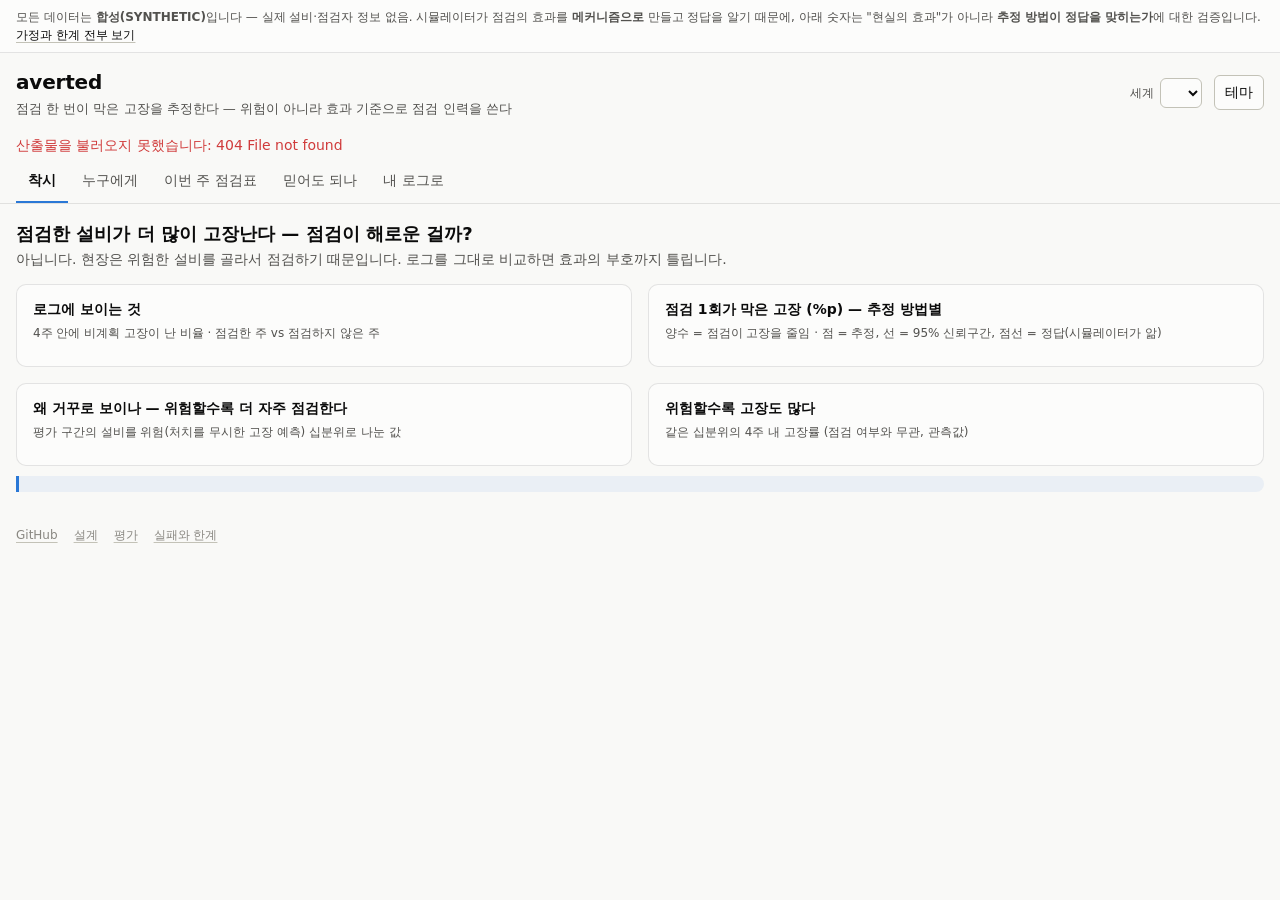
==== src/averted/console/index.html @ 4ad0e1db "feat: averted — 점검 한 번이 막은 고장을 추정하고, 위험이 아니라 효과 기준으로 점검을 배분한다 주제 - 예지보전("어디가 위험한가") 다음 단계: 점검이 실제로 막" ====
<!doctype html>
<html lang="ko">
<head>
<meta charset="utf-8">
<meta name="viewport" content="width=device-width, initial-scale=1">
<title>averted 콘솔</title>
<link rel="icon" href="data:,">
<link rel="stylesheet" href="style.css">
</head>
<body>
<div class="banner">모든 데이터는 <b>합성(SYNTHETIC)</b>입니다 — 실제 설비·점검자 정보 없음. 시뮬레이터가 점검의 효과를 <b>메커니즘으로</b> 만들고 정답을 알기 때문에, 아래 숫자는 "현실의 효과"가 아니라 <b>추정 방법이 정답을 맞히는가</b>에 대한 검증입니다. <a href="https://github.com/sokldjs554/averted/blob/main/docs/design.md" target="_blank" rel="noopener">가정과 한계 전부 보기</a></div>
<header class="top">
  <h1>averted <small>점검 한 번이 막은 고장을 추정한다 — 위험이 아니라 효과 기준으로 점검 인력을 쓴다</small></h1>
  <div class="spacer"></div>
  <div class="ctrl">
    <label>세계 <select id="scn" aria-label="시뮬레이션 세계 선택"></select></label>
    <button id="theme" type="button" aria-label="테마 전환">테마</button>
  </div>
</header>
<div class="world-note" id="world-note"></div>
<div class="kpis hero-kpis" id="hero" aria-live="polite"></div>
<nav class="tabs" role="tablist" aria-label="화면">
  <button role="tab" aria-selected="true" data-tab="illusion">착시</button>
  <button role="tab" aria-selected="false" data-tab="who">누구에게</button>
  <button role="tab" aria-selected="false" data-tab="plan">이번 주 점검표</button>
  <button role="tab" aria-selected="false" data-tab="trust">믿어도 되나</button>
  <button role="tab" aria-selected="false" data-tab="bring">내 로그로</button>
</nav>
<main>
  <section id="tab-illusion" class="tab">
    <div class="headline"><h2>점검한 설비가 더 많이 고장난다 — 점검이 해로운 걸까?</h2><p>아닙니다. 현장은 위험한 설비를 골라서 점검하기 때문입니다. 로그를 그대로 비교하면 효과의 부호까지 틀립니다.</p></div>
    <div class="grid wide">
      <div class="card"><h2>로그에 보이는 것</h2><div class="sub">4주 안에 비계획 고장이 난 비율 · 점검한 주 vs 점검하지 않은 주</div><div id="ill-observed"></div></div>
      <div class="card"><h2>점검 1회가 막은 고장 (%p) — 추정 방법별</h2><div class="sub">양수 = 점검이 고장을 줄임 · 점 = 추정, 선 = 95% 신뢰구간, 점선 = 정답(시뮬레이터가 앎)</div><div id="ill-forest"></div></div>
    </div>
    <div class="grid wide" style="margin-top:16px">
      <div class="card"><h2>왜 거꾸로 보이나 — 위험할수록 더 자주 점검한다</h2><div class="sub">평가 구간의 설비를 위험(처치를 무시한 고장 예측) 십분위로 나눈 값</div><div id="ill-decile-visit"></div></div>
      <div class="card"><h2>위험할수록 고장도 많다</h2><div class="sub">같은 십분위의 4주 내 고장률 (점검 여부와 무관, 관측값)</div><div id="ill-decile-y"></div></div>
    </div>
    <div class="callout" id="ill-note"></div>
  </section>

  <section id="tab-who" class="tab" hidden>
    <div class="headline"><h2>같은 점검 횟수로, 누구에게 쓰면 더 많이 막나</h2><p>사이트·주마다 K 개를 어떤 기준으로 고르는가. 위험순은 "처치를 무시한 고장 예측" — 보통의 예지보전이 하는 일입니다.</p></div>
    <div class="ctrl" style="margin-bottom:10px"><label>사이트·주당 점검 수 K <select id="who-k"></select></label><label><input type="checkbox" id="who-ope"> OPE 95% 구간 표시</label></div>
    <div class="grid wide">
      <div class="card"><h2>점검 100번당 막는 고장</h2><div class="sub" id="who-sub"></div><div id="who-policy"></div></div>
      <div class="card"><h2>위험과 효과는 다르다</h2><div class="sub">평가 구간의 마지막 주, 전체 사이트 설비 · 가로 = 위험, 세로 = 점검 효과</div>
        <div class="seg" role="group" aria-label="세로축"><button type="button" id="sc-est" aria-pressed="true">추정 효과</button><button type="button" id="sc-truth" aria-pressed="false">정답 효과</button></div>
        <div id="who-scatter"></div></div>
    </div>
    <div class="grid wide" style="margin-top:16px">
      <div class="card"><h2>종류·수리 접수별: 위험 vs 효과</h2><div class="sub">평균 위험이 높아도 효과가 낮은 설비가 있다</div><div id="who-cat"></div></div>
      <div class="card"><h2>고객사를 풀링할수록 배운다</h2><div class="sub">학습에 쓴 사이트 수 → 처음 보는 사이트에서의 점검 100번당 막는 고장 (평균 ± 반복 간 표준편차)</div><div id="who-curve"></div></div>
    </div>
    <div class="card" style="margin-top:16px"><h2>효과 추정기 비교 (같은 기준)</h2><div class="sub">정답 효과와의 순위 상관·오차, 그리고 정책 가치. 단순 규칙을 못 이기는 학습 모형은 쓸 이유가 없다.</div><div id="who-cate"></div></div>
  </section>

  <section id="tab-plan" class="tab" hidden>
    <div class="headline"><h2>이번 주 점검표 — 위험순과 효과순을 나란히</h2><p>같은 사이트·같은 주의 같은 K. "정답 보기"를 켜면 각 설비의 실제 효과(시뮬레이터가 아는 값)가 보입니다.</p></div>
    <div class="ctrl" style="margin-bottom:12px">
      <label>사이트 <select id="plan-site"></select></label>
      <label>주 <select id="plan-week"></select></label>
      <label>K <select id="plan-k"></select></label>
      <label><input type="checkbox" id="plan-truth"> 정답 보기</label>
    </div>
    <div class="grid wide" id="plan-cols"></div>
    <div class="callout" id="plan-note"></div>
  </section>

  <section id="tab-trust" class="tab" hidden>
    <div class="headline"><h2>이 추정을 믿어도 되나</h2><p>로그 감사는 추정 전에 식별 가능성을 점검합니다. 못 잡는 것도 있습니다 — 그것까지 보여 줍니다.</p></div>
    <div class="grid wide">
      <div class="card"><h2>판정</h2><div id="tr-verdict"></div></div>
      <div class="card"><h2>겹침 — 점검할 확률 분포</h2><div class="sub">처치 확률(e)이 0·1 에 붙은 곳의 반사실은 데이터에 없다</div><div id="tr-overlap"></div></div>
    </div>
    <div class="grid wide" style="margin-top:16px">
      <div class="card"><h2>균형 — 가중 후 공변량 차이 (SMD)</h2><div class="sub">0.10 이하가 관례</div><div id="tr-balance"></div></div>
      <div class="card"><h2>민감도 — 관측 변수 하나를 몰랐다면</h2><div class="sub">그 변수를 뺐을 때 추정이 얼마나 움직이나 = 그만큼 강한 숨은 교란이 있을 때 움직일 수 있는 크기</div><div id="tr-bench"></div></div>
    </div>
    <div class="grid wide" style="margin-top:16px">
      <div class="card"><h2>숨은 교란이 강해지면 — 감사는 잡아내나</h2><div class="sub">γ = 분석가가 못 보는 신호로 점검을 정하는 정도 (같은 세계, 3~5 시드 평균)</div><div id="tr-hunch"></div></div>
      <div class="card"><h2>95% 구간은 정말 95% 를 덮나 (몬테카를로)</h2><div class="sub" id="tr-cov-sub"></div><div id="tr-cov"></div></div>
    </div>
    <div class="grid wide" style="margin-top:16px">
      <div class="card"><h2>무작위 파일럿이 관측 추정을 시험한다</h2><div class="sub">숨은 교란이 있는 세계에서 설비 일부를 동전 던지기로 점검 배정</div><div id="tr-pilot"></div></div>
      <div class="card"><h2>파일럿 규모 계획기</h2><div class="sub">겹치지 않는 4주 창 × 설비 수 · 설비 내 상관(ICC) 반영</div><div id="tr-planner"></div></div>
    </div>
  </section>

  <section id="tab-bring" class="tab" hidden>
    <div class="headline"><h2>내 로그로 돌려 보기</h2><p>점검 로그 한 장(CSV)을 올리면 같은 감사가 돕니다. 시뮬레이터가 아니라 실제 로그에서 가장 먼저 필요한 것은 추정이 아니라 이 진단입니다.</p></div>
    <div class="grid wide">
      <div class="card"><h2>필요한 열</h2><div class="sub">한 행 = 설비 × 주. 열 이름이 다르면 LogSpec 으로 매핑합니다.</div><div id="bring-schema"></div></div>
      <div class="card"><h2>실행</h2><div id="bring-run"></div></div>
    </div>
  </section>
</main>
<footer>
  <a href="https://github.com/sokldjs554/averted" target="_blank" rel="noopener">GitHub</a>
  <a href="https://github.com/sokldjs554/averted/blob/main/docs/design.md" target="_blank" rel="noopener">설계</a>
  <a href="https://github.com/sokldjs554/averted/blob/main/docs/evaluation.md" target="_blank" rel="noopener">평가</a>
  <a href="https://github.com/sokldjs554/averted/blob/main/docs/failures.md" target="_blank" rel="noopener">실패와 한계</a>
  <span id="foot-meta"></span>
</footer>
<script src="charts.js"></script>
<script src="pilot.js"></script>
<script src="app.js"></script>
</body>
</html>
---- src/averted/console/style.css ----
/* averted 콘솔 — 팔레트는 dataviz 레퍼런스 인스턴스(라이트/다크 모두 선택된 스텝). 텍스트는 잉크 토큰만 쓰고 시리즈 색은 마크에만 쓴다. */
:root {
  color-scheme: light;
  --page: #f9f9f7; --surface-1: #fcfcfb; --text-primary: #0b0b0b; --text-secondary: #52514e; --muted: #898781;
  --grid: #e1e0d9; --axis: #c3c2b7; --border: rgba(11, 11, 11, 0.10); --shadow: rgba(0, 0, 0, 0.10);
  --series-1: #2a78d6; --series-2: #eb6834; --series-3: #1baf7a; --deemph: #c3c2b7;
  --div-neg: #2a78d6; --div-pos: #e34948;
  --good: #0ca30c; --warning: #fab219; --serious: #ec835a; --critical: #d03b3b; --success-text: #006300;
  --bezel: #2a2a28;
  --series-1-soft: color-mix(in srgb, var(--series-1) 42%, var(--surface-1));
}
@media (prefers-color-scheme: dark) {
  :root:not([data-theme="light"]) {
    color-scheme: dark;
    --page: #0d0d0d; --surface-1: #1a1a19; --text-primary: #ffffff; --text-secondary: #c3c2b7; --muted: #898781;
    --grid: #2c2c2a; --axis: #383835; --border: rgba(255, 255, 255, 0.10); --shadow: rgba(0, 0, 0, 0.5);
    --series-1: #3987e5; --series-2: #d95926; --series-3: #199e70; --deemph: #52514e;
    --div-neg: #3987e5; --div-pos: #e66767; --success-text: #0ca30c; --bezel: #3a3a37;
  }
}
:root[data-theme="dark"] {
  color-scheme: dark;
  --page: #0d0d0d; --surface-1: #1a1a19; --text-primary: #ffffff; --text-secondary: #c3c2b7; --muted: #898781;
  --grid: #2c2c2a; --axis: #383835; --border: rgba(255, 255, 255, 0.10); --shadow: rgba(0, 0, 0, 0.5);
  --series-1: #3987e5; --series-2: #d95926; --series-3: #199e70; --deemph: #52514e;
  --div-neg: #3987e5; --div-pos: #e66767; --success-text: #0ca30c; --bezel: #3a3a37;
}
* { box-sizing: border-box; }
html, body { margin: 0; background: var(--page); color: var(--text-primary); font: 14px/1.5 system-ui, -apple-system, "Segoe UI", "Noto Sans KR", sans-serif; }
a { color: inherit; text-decoration-color: var(--axis); text-underline-offset: 3px; }
a:hover { text-decoration-color: var(--series-1); }
:focus-visible { outline: 2px solid var(--series-1); outline-offset: 2px; border-radius: 4px; }
[hidden] { display: none !important; }
.muted { color: var(--muted); }

/* ---- 상단 ---- */
.banner { background: var(--surface-1); border-bottom: 1px solid var(--border); padding: 8px 16px; color: var(--text-secondary); font-size: 12px; }
.banner a { color: var(--text-primary); }
header.top { display: flex; flex-wrap: wrap; align-items: center; gap: 10px 20px; padding: 14px 16px 8px; max-width: 1280px; margin: 0 auto; }
header.top h1 { margin: 0; font-size: 20px; font-weight: 650; letter-spacing: -0.01em; }
header.top h1 small { display: block; color: var(--text-secondary); font-weight: 400; font-size: 13px; letter-spacing: 0; margin-top: 2px; }
header.top .spacer { flex: 1; }
.ctrl { display: flex; flex-wrap: wrap; gap: 8px 12px; align-items: center; }
.ctrl label { color: var(--text-secondary); font-size: 12px; display: flex; gap: 6px; align-items: center; }
.ctrl select, .ctrl input, .ctrl button, .btn { font: inherit; padding: 6px 10px; border: 1px solid var(--axis); border-radius: 6px; background: var(--surface-1); color: var(--text-primary); }
.ctrl button, .btn { cursor: pointer; }
.ctrl button:hover, .btn:hover { border-color: var(--series-1); }
.btn.primary { background: var(--series-1); color: #fff; border-color: var(--series-1); }
nav.tabs { display: flex; gap: 2px; padding: 0 16px; border-bottom: 1px solid var(--border); overflow-x: auto; max-width: 1280px; margin: 0 auto; }
nav.tabs button { font: inherit; background: none; border: 0; border-bottom: 2px solid transparent; padding: 10px 12px; color: var(--text-secondary); cursor: pointer; white-space: nowrap; }
nav.tabs button:hover { color: var(--text-primary); }
nav.tabs button[aria-selected="true"] { color: var(--text-primary); border-bottom-color: var(--series-1); font-weight: 600; }
main { padding: 16px; max-width: 1280px; margin: 0 auto; }
footer { max-width: 1280px; margin: 8px auto 40px; padding: 0 16px; color: var(--muted); font-size: 12px; display: flex; flex-wrap: wrap; gap: 6px 16px; }
section.tab[hidden] { display: none; }

/* ---- 안내 ---- */
.guide { background: var(--surface-1); border: 1px solid var(--border); border-radius: 10px; padding: 10px 16px; margin-bottom: 16px; }
.guide summary { cursor: pointer; font-size: 13px; font-weight: 600; color: var(--text-secondary); }
.guide-body { display: grid; gap: 10px 20px; grid-template-columns: repeat(auto-fit, minmax(230px, 1fr)); margin-top: 10px; }
.guide button.step { text-align: left; font: inherit; background: none; border: 0; padding: 0; cursor: pointer; color: inherit; }
.guide .step b { display: block; font-size: 14px; }
.guide .step span { color: var(--text-secondary); font-size: 13px; }
.guide .step:hover b { text-decoration: underline; text-decoration-color: var(--series-1); }
.guide .caveat { grid-column: 1 / -1; font-size: 12px; color: var(--text-secondary); border-top: 1px solid var(--grid); padding-top: 8px; }

/* ---- 카드·타일 ---- */
.grid { display: grid; gap: 16px; grid-template-columns: repeat(auto-fit, minmax(300px, 1fr)); }
.card { background: var(--surface-1); border: 1px solid var(--border); border-radius: 10px; padding: 14px 16px; min-width: 0; }
.card + .card { margin-top: 16px; }
.grid > .card + .card, .replay-cols > .card + .card { margin-top: 0; }
.card h2 { margin: 0 0 4px; font-size: 14px; font-weight: 600; }
.card h3 { margin: 16px 0 6px; font-size: 13px; font-weight: 600; }
.card .sub { color: var(--text-secondary); font-size: 12px; margin-bottom: 10px; }
.kpis { display: grid; gap: 12px; grid-template-columns: repeat(auto-fit, minmax(170px, 1fr)); margin-bottom: 16px; }
.tile { background: var(--surface-1); border: 1px solid var(--border); border-radius: 10px; padding: 12px 14px; }
.tile .label { color: var(--text-secondary); font-size: 12px; }
.tile .value { font-size: 28px; font-weight: 600; margin-top: 2px; line-height: 1.15; }
.tile .delta { font-size: 12px; color: var(--text-secondary); margin-top: 3px; }
.tile .delta.good { color: var(--success-text); }
.headline { margin: 0 0 14px; }
.headline h2 { margin: 0; font-size: 18px; font-weight: 650; }
.headline p { margin: 2px 0 0; color: var(--text-secondary); }
.callout { border-left: 3px solid var(--series-1); background: color-mix(in srgb, var(--series-1) 7%, transparent); padding: 8px 12px; border-radius: 0 8px 8px 0; margin: 10px 0; font-size: 13px; }
.callout.warn { border-left-color: var(--warning); background: color-mix(in srgb, var(--warning) 12%, transparent); }
.callout b { font-weight: 600; }

/* ---- 표 ---- */
table.data { width: 100%; border-collapse: collapse; font-size: 13px; }
table.data th { text-align: left; color: var(--muted); font-weight: 500; font-size: 12px; padding: 6px 8px; border-bottom: 1px solid var(--grid); }
table.data td { padding: 7px 8px; border-bottom: 1px solid var(--grid); vertical-align: top; }
table.data td.num, table.data th.num { text-align: right; font-variant-numeric: tabular-nums; }
table.data .nowrap { white-space: nowrap; }
table.data tr.clickable { cursor: pointer; }
table.data tr.clickable:hover td, table.data tr.selected td { background: color-mix(in srgb, var(--series-1) 7%, transparent); }
details.tableview { margin-top: 8px; font-size: 12px; color: var(--text-secondary); }
details.tableview summary { cursor: pointer; }
details.tableview table { margin-top: 6px; }

/* ---- 마크 ---- */
.bar-track { display: inline-block; height: 10px; background: color-mix(in srgb, var(--series-1) 14%, transparent); border-radius: 0 4px 4px 0; vertical-align: middle; margin-right: 8px; }
.bar { display: block; height: 10px; border-radius: 0 4px 4px 0; background: var(--series-1); }
.pbar { white-space: nowrap; font-variant-numeric: tabular-nums; }
.badge { display: inline-flex; align-items: center; gap: 5px; padding: 1px 8px; border-radius: 999px; font-size: 11px; font-weight: 600; border: 1px solid var(--border); color: var(--text-primary); white-space: nowrap; }
.badge .dot { width: 8px; height: 8px; border-radius: 50%; display: inline-block; }
.badge.legal .dot { background: var(--warning); } .badge.urgent .dot { background: var(--critical); } .badge.good .dot { background: var(--good); }
.badge.fail .dot { background: var(--critical); } .badge.quiet .dot { background: var(--deemph); }
.meter { position: relative; height: 10px; width: 120px; border-radius: 5px; background: color-mix(in srgb, var(--series-1) 14%, transparent); display: inline-block; vertical-align: middle; margin-right: 8px; }
.meter > span { position: absolute; left: 0; top: 0; bottom: 0; border-radius: 5px; background: var(--series-1); }
.meter.warn > span { background: var(--warning); } .meter.bad > span { background: var(--critical); }
svg.chart { width: 100%; height: auto; display: block; overflow: visible; }
svg.chart text { font: 11px system-ui, -apple-system, "Segoe UI", "Noto Sans KR", sans-serif; fill: var(--muted); font-variant-numeric: tabular-nums; }
svg.chart text.rowlabel { fill: var(--text-secondary); font-size: 12px; }
svg.chart text.valuelabel { fill: var(--text-primary); font-size: 12px; }
svg.chart text.endlabel { fill: var(--text-secondary); font-size: 11px; }
svg.chart .grid line { stroke: var(--grid); stroke-width: 1; }
svg.chart .axis line { stroke: var(--axis); stroke-width: 1; }
svg.chart .line { fill: none; stroke-linejoin: round; stroke-linecap: round; }
svg.chart .area { opacity: 0.10; }
svg.chart .marker { stroke: var(--surface-1); stroke-width: 2; }
svg.chart .crosshair { stroke: var(--axis); stroke-width: 1; }
svg.chart .hit { fill: transparent; }
svg.chart .bar-mark { transition: opacity 0.1s; } svg.chart .bar-mark:hover { opacity: 0.8; }
.legend { display: flex; gap: 14px; flex-wrap: wrap; font-size: 12px; color: var(--text-secondary); margin: 2px 0 8px; }
.legend .key { display: inline-block; width: 14px; height: 2px; vertical-align: middle; margin-right: 6px; border-radius: 1px; }
.legend .key.rect { height: 10px; border-radius: 2px; }
.tooltip { position: fixed; pointer-events: none; background: var(--surface-1); color: var(--text-primary); border: 1px solid var(--border); border-radius: 8px; padding: 8px 10px; font-size: 12px; box-shadow: 0 4px 14px var(--shadow); z-index: 30; min-width: 140px; max-width: 280px; }
.tooltip .t { color: var(--muted); margin-bottom: 4px; }
.tooltip .row { display: flex; justify-content: space-between; gap: 12px; }
.tooltip .row b { font-weight: 600; }
.tooltip .row .k { display: inline-block; width: 10px; height: 2px; vertical-align: middle; margin-right: 6px; }

/* ---- 과거 재현 ---- */
.seg { display: inline-flex; border: 1px solid var(--axis); border-radius: 8px; overflow: hidden; }
.seg button { font: inherit; background: var(--surface-1); color: var(--text-secondary); border: 0; padding: 6px 12px; cursor: pointer; }
.seg button[aria-pressed="true"] { background: var(--series-1); color: #fff; }
.replay-cols { display: grid; gap: 16px; grid-template-columns: repeat(auto-fit, minmax(320px, 1fr)); align-items: start; }
.grid.wide { grid-template-columns: repeat(auto-fit, minmax(420px, 1fr)); }
@media (max-width: 480px) { .grid.wide { grid-template-columns: 1fr; } }
.rlist { list-style: none; margin: 0; padding: 0; }
.rlist li { display: grid; grid-template-columns: 1fr auto; gap: 2px 10px; padding: 7px 0; border-bottom: 1px solid var(--grid); font-size: 13px; }
.rlist .nm { font-weight: 600; } .rlist .zn { color: var(--text-secondary); font-size: 12px; }
.rlist .rs { text-align: right; }
input[type="range"] { width: 100%; accent-color: var(--series-1); }

.loading { opacity: 0.55; transition: opacity 0.2s; }
.empty { color: var(--muted); padding: 20px; text-align: center; }
.err { color: var(--critical); }
@media (max-width: 960px) {
  .today-grid { grid-template-columns: 1fr; }
  .today-grid .today-table { display: none; }
  .phone { position: static; }
}
@media (max-width: 640px) {
  .tile .value { font-size: 22px; } .hero { font-size: 36px; } main { padding: 12px; }
  .phone { border-width: 6px; border-radius: 26px; }
}
@media (prefers-reduced-motion: reduce) { * { transition: none !important; } }

/* ---- averted 추가 ---- */
.world-note { max-width: 1280px; margin: 0 auto; padding: 0 16px 8px; color: var(--text-secondary); font-size: 13px; }
.hero-kpis { max-width: 1280px; margin: 0 auto 4px; padding: 0 16px; grid-template-columns: repeat(auto-fit, minmax(260px, 1fr)); }
.hero-kpis .tile .value { font-size: 34px; }
.hero-kpis .tile .delta { font-size: 13px; }
.tile .value .u { font-size: 16px; font-weight: 500; color: var(--text-secondary); margin-left: 2px; }
.tile .delta.bad { color: var(--critical); }
.plan-list { list-style: none; margin: 0; padding: 0; }
.plan-list li { display: grid; grid-template-columns: 26px 1fr auto; gap: 4px 10px; padding: 8px 0; border-bottom: 1px solid var(--grid); align-items: start; }
.plan-list .rk { width: 24px; height: 24px; border-radius: 50%; border: 1px solid var(--axis); display: grid; place-items: center; font-size: 12px; font-weight: 600; }
.plan-list .nm { font-weight: 600; font-size: 13px; }
.plan-list .zn { color: var(--text-secondary); font-size: 12px; }
.plan-list .vals { text-align: right; font-variant-numeric: tabular-nums; font-size: 13px; }
.plan-list .vals b { font-size: 16px; }
.plan-list .vals small { display: block; color: var(--text-secondary); font-size: 11px; }
.plan-list .tags { display: flex; gap: 6px; flex-wrap: wrap; margin-top: 4px; }
.plan-list li.shared .rk { border-color: var(--series-1); }
.plan-total { margin-top: 10px; font-size: 13px; color: var(--text-secondary); }
.plan-total b { color: var(--text-primary); font-size: 16px; }
.truth { color: var(--text-secondary); }
.bench-row { display: grid; grid-template-columns: 1fr auto; gap: 4px 10px; padding: 6px 0; border-bottom: 1px solid var(--grid); font-size: 13px; }
.smd-row { display: grid; grid-template-columns: 130px 1fr 90px; gap: 8px; align-items: center; padding: 3px 0; font-size: 12px; }
.smd-track { position: relative; height: 10px; background: color-mix(in srgb, var(--series-1) 10%, transparent); border-radius: 5px; }
.smd-track > i { position: absolute; left: 0; top: 0; bottom: 0; background: var(--text-secondary); border-radius: 5px; opacity: 0.55; }
.smd-track > b { position: absolute; left: 0; top: 0; bottom: 0; background: var(--series-1); border-radius: 5px; }
.smd-track > s { position: absolute; top: -3px; bottom: -3px; width: 2px; background: var(--critical); }
.warnlist { margin: 8px 0 0; padding-left: 18px; font-size: 13px; }
.warnlist li { margin: 4px 0; }
.kv { display: grid; grid-template-columns: auto 1fr; gap: 4px 14px; font-size: 13px; margin: 8px 0; }
.kv dt { color: var(--muted); } .kv dd { margin: 0; font-variant-numeric: tabular-nums; }
.planner { display: grid; grid-template-columns: repeat(auto-fit, minmax(150px, 1fr)); gap: 8px 12px; margin-bottom: 10px; }
.planner label { display: grid; gap: 3px; font-size: 12px; color: var(--text-secondary); }
.planner input { font: inherit; padding: 6px 8px; border: 1px solid var(--axis); border-radius: 6px; background: var(--surface-1); color: var(--text-primary); }
.planner-out { display: grid; grid-template-columns: repeat(auto-fit, minmax(130px, 1fr)); gap: 8px; }
.planner-out > div { border: 1px solid var(--grid); border-radius: 8px; padding: 6px 10px; }
.planner-out .l { font-size: 11px; color: var(--muted); } .planner-out .v { font-size: 18px; font-weight: 600; }
pre.code { background: var(--page); border: 1px solid var(--grid); border-radius: 8px; padding: 10px 12px; overflow: auto; font-size: 12px; line-height: 1.5; }
.upload { display: grid; gap: 8px; }
.upload input[type=file] { font: inherit; }
.dropped { color: var(--text-secondary); font-size: 12px; }
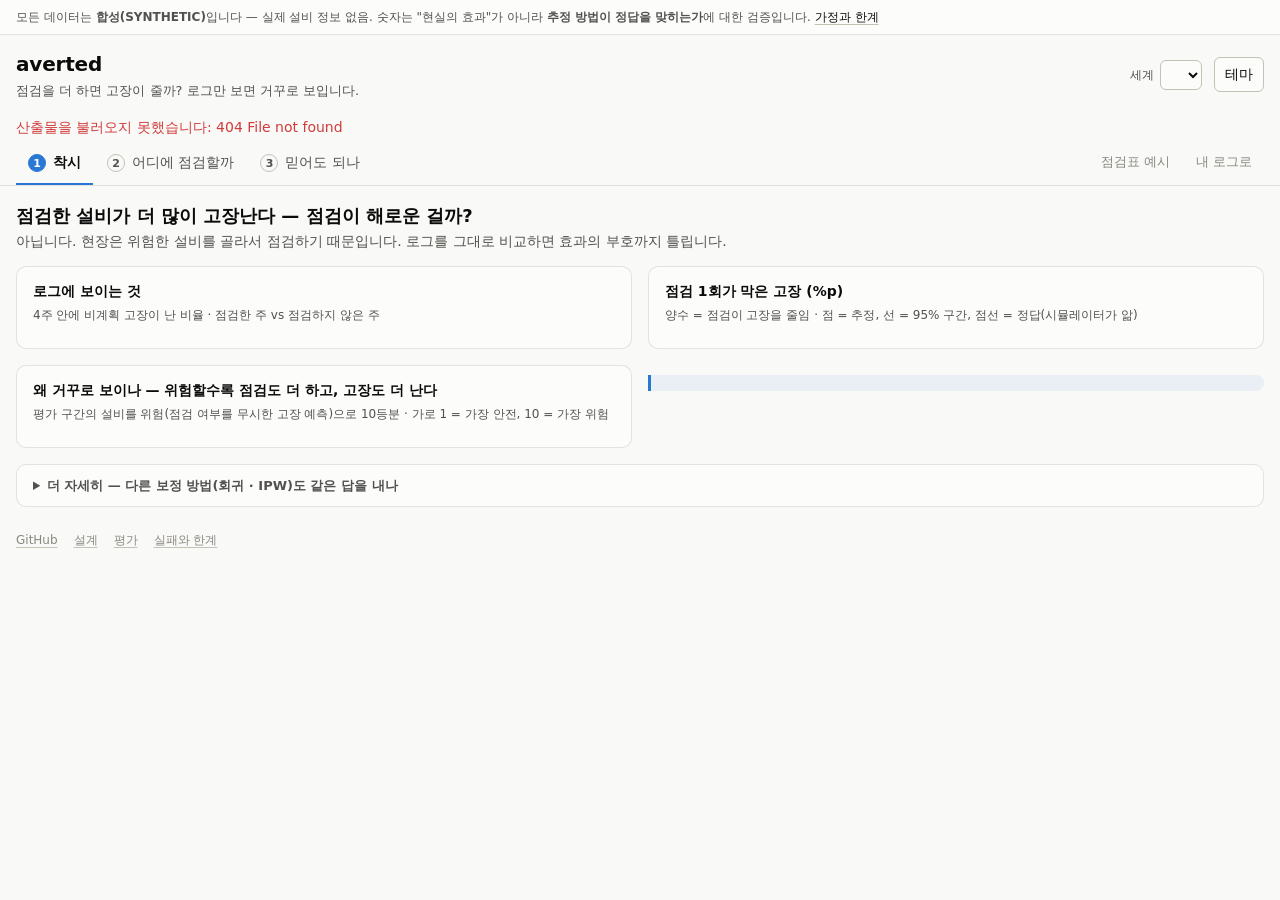
==== commit c870ab31: "refactor: 데모와 README 를 10초 안에 읽히게 단순화 면접관이 보기에 복잡하다는 피드백 반영. 내용(추정기·진단·정책 평가)은 그대로 두고 앞면만 줄였다.  콘솔 -" ====
--- a/src/averted/console/index.html
+++ b/src/averted/console/index.html
@@ -8,9 +8,9 @@
 <link rel="stylesheet" href="style.css">
 </head>
 <body>
-<div class="banner">모든 데이터는 <b>합성(SYNTHETIC)</b>입니다 — 실제 설비·점검자 정보 없음. 시뮬레이터가 점검의 효과를 <b>메커니즘으로</b> 만들고 정답을 알기 때문에, 아래 숫자는 "현실의 효과"가 아니라 <b>추정 방법이 정답을 맞히는가</b>에 대한 검증입니다. <a href="https://github.com/sokldjs554/averted/blob/main/docs/design.md" target="_blank" rel="noopener">가정과 한계 전부 보기</a></div>
+<div class="banner">모든 데이터는 <b>합성(SYNTHETIC)</b>입니다 — 실제 설비 정보 없음. 숫자는 "현실의 효과"가 아니라 <b>추정 방법이 정답을 맞히는가</b>에 대한 검증입니다. <a href="https://github.com/sokldjs554/averted/blob/main/docs/design.md" target="_blank" rel="noopener">가정과 한계</a></div>
 <header class="top">
-  <h1>averted <small>점검 한 번이 막은 고장을 추정한다 — 위험이 아니라 효과 기준으로 점검 인력을 쓴다</small></h1>
+  <h1>averted <small>점검을 더 하면 고장이 줄까? 로그만 보면 거꾸로 보입니다.</small></h1>
   <div class="spacer"></div>
   <div class="ctrl">
     <label>세계 <select id="scn" aria-label="시뮬레이션 세계 선택"></select></label>
@@ -20,40 +20,45 @@
 <div class="world-note" id="world-note"></div>
 <div class="kpis hero-kpis" id="hero" aria-live="polite"></div>
 <nav class="tabs" role="tablist" aria-label="화면">
-  <button role="tab" aria-selected="true" data-tab="illusion">착시</button>
-  <button role="tab" aria-selected="false" data-tab="who">누구에게</button>
-  <button role="tab" aria-selected="false" data-tab="plan">이번 주 점검표</button>
-  <button role="tab" aria-selected="false" data-tab="trust">믿어도 되나</button>
-  <button role="tab" aria-selected="false" data-tab="bring">내 로그로</button>
+  <button role="tab" aria-selected="true" data-tab="illusion"><span class="n">1</span>착시</button>
+  <button role="tab" aria-selected="false" data-tab="who"><span class="n">2</span>어디에 점검할까</button>
+  <button role="tab" aria-selected="false" data-tab="trust"><span class="n">3</span>믿어도 되나</button>
+  <span class="tabsep" aria-hidden="true"></span>
+  <button role="tab" aria-selected="false" data-tab="plan" class="minor">점검표 예시</button>
+  <button role="tab" aria-selected="false" data-tab="bring" class="minor">내 로그로</button>
 </nav>
 <main>
   <section id="tab-illusion" class="tab">
     <div class="headline"><h2>점검한 설비가 더 많이 고장난다 — 점검이 해로운 걸까?</h2><p>아닙니다. 현장은 위험한 설비를 골라서 점검하기 때문입니다. 로그를 그대로 비교하면 효과의 부호까지 틀립니다.</p></div>
     <div class="grid wide">
       <div class="card"><h2>로그에 보이는 것</h2><div class="sub">4주 안에 비계획 고장이 난 비율 · 점검한 주 vs 점검하지 않은 주</div><div id="ill-observed"></div></div>
-      <div class="card"><h2>점검 1회가 막은 고장 (%p) — 추정 방법별</h2><div class="sub">양수 = 점검이 고장을 줄임 · 점 = 추정, 선 = 95% 신뢰구간, 점선 = 정답(시뮬레이터가 앎)</div><div id="ill-forest"></div></div>
+      <div class="card"><h2>점검 1회가 막은 고장 (%p)</h2><div class="sub">양수 = 점검이 고장을 줄임 · 점 = 추정, 선 = 95% 구간, 점선 = 정답(시뮬레이터가 앎)</div><div id="ill-forest"></div></div>
     </div>
     <div class="grid wide" style="margin-top:16px">
-      <div class="card"><h2>왜 거꾸로 보이나 — 위험할수록 더 자주 점검한다</h2><div class="sub">평가 구간의 설비를 위험(처치를 무시한 고장 예측) 십분위로 나눈 값</div><div id="ill-decile-visit"></div></div>
-      <div class="card"><h2>위험할수록 고장도 많다</h2><div class="sub">같은 십분위의 4주 내 고장률 (점검 여부와 무관, 관측값)</div><div id="ill-decile-y"></div></div>
+      <div class="card"><h2>왜 거꾸로 보이나 — 위험할수록 점검도 더 하고, 고장도 더 난다</h2><div class="sub">평가 구간의 설비를 위험(점검 여부를 무시한 고장 예측)으로 10등분 · 가로 1 = 가장 안전, 10 = 가장 위험</div><div id="ill-why"></div></div>
+      <div class="callout" id="ill-note" style="align-self:start"></div>
     </div>
-    <div class="callout" id="ill-note"></div>
+    <details class="more"><summary>더 자세히 — 다른 보정 방법(회귀 · IPW)도 같은 답을 내나</summary>
+      <div class="card"><div class="sub">보정 방법을 바꿔도 결론이 같은지 보는 견고성 확인입니다. 순진한 비교만 부호가 다릅니다.</div><div id="ill-forest-all"></div></div>
+    </details>
   </section>
 
   <section id="tab-who" class="tab" hidden>
-    <div class="headline"><h2>같은 점검 횟수로, 누구에게 쓰면 더 많이 막나</h2><p>사이트·주마다 K 개를 어떤 기준으로 고르는가. 위험순은 "처치를 무시한 고장 예측" — 보통의 예지보전이 하는 일입니다.</p></div>
-    <div class="ctrl" style="margin-bottom:10px"><label>사이트·주당 점검 수 K <select id="who-k"></select></label><label><input type="checkbox" id="who-ope"> OPE 95% 구간 표시</label></div>
+    <div class="headline"><h2>같은 점검 횟수로, 누구에게 쓰면 더 많이 막나</h2><p>사이트·주마다 K 개를 어떤 기준으로 고르는가. 위험순은 보통의 예지보전이 하는 일입니다.</p></div>
+    <div class="ctrl" style="margin-bottom:10px"><label>사이트·주당 점검 수 K <select id="who-k"></select></label><label><input type="checkbox" id="who-ope"> 모든 정책 · 로그만으로 추정한 값(OPE) 보기</label></div>
     <div class="grid wide">
       <div class="card"><h2>점검 100번당 막는 고장</h2><div class="sub" id="who-sub"></div><div id="who-policy"></div></div>
       <div class="card"><h2>위험과 효과는 다르다</h2><div class="sub">평가 구간의 마지막 주, 전체 사이트 설비 · 가로 = 위험, 세로 = 점검 효과</div>
         <div class="seg" role="group" aria-label="세로축"><button type="button" id="sc-est" aria-pressed="true">추정 효과</button><button type="button" id="sc-truth" aria-pressed="false">정답 효과</button></div>
         <div id="who-scatter"></div></div>
     </div>
-    <div class="grid wide" style="margin-top:16px">
-      <div class="card"><h2>종류·수리 접수별: 위험 vs 효과</h2><div class="sub">평균 위험이 높아도 효과가 낮은 설비가 있다</div><div id="who-cat"></div></div>
-      <div class="card"><h2>고객사를 풀링할수록 배운다</h2><div class="sub">학습에 쓴 사이트 수 → 처음 보는 사이트에서의 점검 100번당 막는 고장 (평균 ± 반복 간 표준편차)</div><div id="who-curve"></div></div>
-    </div>
-    <div class="card" style="margin-top:16px"><h2>효과 추정기 비교 (같은 기준)</h2><div class="sub">정답 효과와의 순위 상관·오차, 그리고 정책 가치. 단순 규칙을 못 이기는 학습 모형은 쓸 이유가 없다.</div><div id="who-cate"></div></div>
+    <details class="more"><summary>더 자세히 — 종류·수리 접수별 / 고객사 풀링 학습곡선 / 효과 추정기 비교</summary>
+      <div class="grid wide">
+        <div class="card"><h2>종류·수리 접수별: 위험 vs 효과</h2><div class="sub">평균 위험이 높아도 효과가 낮은 설비가 있다</div><div id="who-cat"></div></div>
+        <div class="card"><h2>고객사를 풀링할수록 배운다</h2><div class="sub">학습에 쓴 사이트 수 → 처음 보는 사이트에서의 점검 100번당 막는 고장</div><div id="who-curve"></div></div>
+      </div>
+      <div class="card" style="margin-top:16px"><h2>효과 추정기 비교 (같은 기준)</h2><div class="sub">정답 효과와의 순위 상관·오차, 그리고 정책 가치. 단순 규칙을 못 이기는 학습 모형은 쓸 이유가 없다.</div><div id="who-cate"></div></div>
+    </details>
   </section>
 
   <section id="tab-plan" class="tab" hidden>
@@ -69,23 +74,27 @@
   </section>
 
   <section id="tab-trust" class="tab" hidden>
-    <div class="headline"><h2>이 추정을 믿어도 되나</h2><p>로그 감사는 추정 전에 식별 가능성을 점검합니다. 못 잡는 것도 있습니다 — 그것까지 보여 줍니다.</p></div>
+    <div class="headline"><h2>이 추정을 믿어도 되나</h2><p>로그 감사는 추정을 내놓기 전에 믿을 수 있는지 먼저 점검하고, 못 믿을 때는 빨강으로 알려 줍니다. 못 잡는 경우도 아래에 그대로 보여 줍니다.</p></div>
     <div class="grid wide">
       <div class="card"><h2>판정</h2><div id="tr-verdict"></div></div>
-      <div class="card"><h2>겹침 — 점검할 확률 분포</h2><div class="sub">처치 확률(e)이 0·1 에 붙은 곳의 반사실은 데이터에 없다</div><div id="tr-overlap"></div></div>
+      <div class="card"><h2>숨은 교란이 강해지면 — 감사는 잡아내나</h2><div class="sub">γ = 분석가가 못 보는 신호로 점검을 정하는 정도 (같은 세계, 3~5 시드 평균)</div><div id="tr-hunch"></div></div>
     </div>
-    <div class="grid wide" style="margin-top:16px">
-      <div class="card"><h2>균형 — 가중 후 공변량 차이 (SMD)</h2><div class="sub">0.10 이하가 관례</div><div id="tr-balance"></div></div>
-      <div class="card"><h2>민감도 — 관측 변수 하나를 몰랐다면</h2><div class="sub">그 변수를 뺐을 때 추정이 얼마나 움직이나 = 그만큼 강한 숨은 교란이 있을 때 움직일 수 있는 크기</div><div id="tr-bench"></div></div>
-    </div>
-    <div class="grid wide" style="margin-top:16px">
-      <div class="card"><h2>숨은 교란이 강해지면 — 감사는 잡아내나</h2><div class="sub">γ = 분석가가 못 보는 신호로 점검을 정하는 정도 (같은 세계, 3~5 시드 평균)</div><div id="tr-hunch"></div></div>
-      <div class="card"><h2>95% 구간은 정말 95% 를 덮나 (몬테카를로)</h2><div class="sub" id="tr-cov-sub"></div><div id="tr-cov"></div></div>
-    </div>
-    <div class="grid wide" style="margin-top:16px">
-      <div class="card"><h2>무작위 파일럿이 관측 추정을 시험한다</h2><div class="sub">숨은 교란이 있는 세계에서 설비 일부를 동전 던지기로 점검 배정</div><div id="tr-pilot"></div></div>
-      <div class="card"><h2>파일럿 규모 계획기</h2><div class="sub">겹치지 않는 4주 창 × 설비 수 · 설비 내 상관(ICC) 반영</div><div id="tr-planner"></div></div>
-    </div>
+    <details class="more"><summary>더 자세히 — 겹침 · 균형 · 민감도 · 구간이 정말 95% 를 덮나</summary>
+      <div class="grid wide">
+        <div class="card"><h2>겹침 — 점검할 확률 분포</h2><div class="sub">처치 확률(e)이 0·1 에 붙은 곳의 반사실은 데이터에 없다</div><div id="tr-overlap"></div></div>
+        <div class="card"><h2>균형 — 가중 후 공변량 차이 (SMD)</h2><div class="sub">0.10 이하가 관례</div><div id="tr-balance"></div></div>
+      </div>
+      <div class="grid wide" style="margin-top:16px">
+        <div class="card"><h2>민감도 — 관측 변수 하나를 몰랐다면</h2><div class="sub">그 변수를 뺐을 때 추정이 얼마나 움직이나 = 그만큼 강한 숨은 교란이 있을 때 움직일 수 있는 크기</div><div id="tr-bench"></div></div>
+        <div class="card"><h2>95% 구간은 정말 95% 를 덮나 (몬테카를로)</h2><div class="sub" id="tr-cov-sub"></div><div id="tr-cov"></div></div>
+      </div>
+    </details>
+    <details class="more"><summary>더 자세히 — 무작위 파일럿으로 시험하기 · 파일럿 규모 계획기</summary>
+      <div class="grid wide">
+        <div class="card"><h2>무작위 파일럿이 관측 추정을 시험한다</h2><div class="sub">숨은 교란이 있는 세계에서 설비 일부를 동전 던지기로 점검 배정</div><div id="tr-pilot"></div></div>
+        <div class="card"><h2>파일럿 규모 계획기</h2><div class="sub">겹치지 않는 4주 창 × 설비 수 · 설비 내 상관(ICC) 반영</div><div id="tr-planner"></div></div>
+      </div>
+    </details>
   </section>
 
   <section id="tab-bring" class="tab" hidden>
--- a/src/averted/console/style.css
+++ b/src/averted/console/style.css
@@ -50,6 +50,18 @@
 nav.tabs button { font: inherit; background: none; border: 0; border-bottom: 2px solid transparent; padding: 10px 12px; color: var(--text-secondary); cursor: pointer; white-space: nowrap; }
 nav.tabs button:hover { color: var(--text-primary); }
 nav.tabs button[aria-selected="true"] { color: var(--text-primary); border-bottom-color: var(--series-1); font-weight: 600; }
+nav.tabs button .n { display: inline-flex; align-items: center; justify-content: center; width: 18px; height: 18px; margin-right: 7px; border-radius: 50%; border: 1px solid var(--axis); font-size: 11px; font-weight: 600; line-height: 1; }
+nav.tabs button[aria-selected="true"] .n { background: var(--series-1); border-color: var(--series-1); color: #fff; }
+nav.tabs .tabsep { flex: 1; min-width: 12px; }
+nav.tabs button.minor { font-size: 13px; color: var(--muted); }
+nav.tabs button.minor[aria-selected="true"] { color: var(--text-primary); }
+/* 접이식 "더 자세히" — 앞면을 가볍게 두고 깊이는 열면 나온다 */
+details.more { margin-top: 16px; border: 1px solid var(--border); border-radius: 10px; background: var(--surface-1); }
+details.more > summary { cursor: pointer; padding: 11px 16px; font-size: 13px; font-weight: 600; color: var(--text-secondary); }
+details.more > summary:hover { color: var(--text-primary); }
+details.more[open] > summary { border-bottom: 1px solid var(--border); }
+details.more > :not(summary) { margin: 14px 16px; }
+details.more .card { background: var(--page); }
 main { padding: 16px; max-width: 1280px; margin: 0 auto; }
 footer { max-width: 1280px; margin: 8px auto 40px; padding: 0 16px; color: var(--muted); font-size: 12px; display: flex; flex-wrap: wrap; gap: 6px 16px; }
 section.tab[hidden] { display: none; }
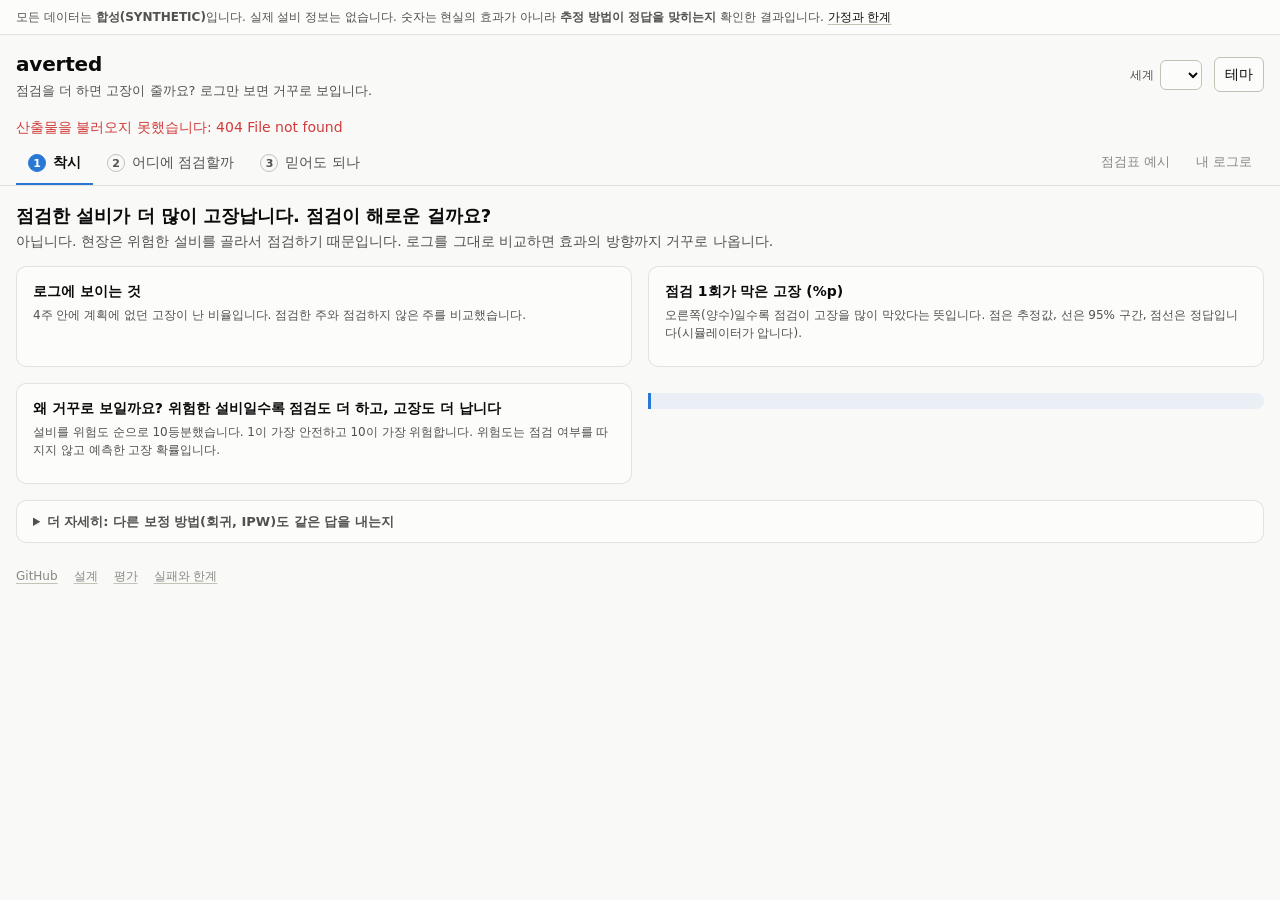
==== commit 7b580144: "docs: 화면·README·문서의 문구를 쉬운 말로 전부 다시 씀 내용과 숫자는 그대로 두고 문구만 고쳤다.  - 합니다체로 통일, 긴 문장은 나눔, 줄표로 이어 붙이던 문장을 " ====
--- a/src/averted/console/index.html
+++ b/src/averted/console/index.html
@@ -8,9 +8,9 @@
 <link rel="stylesheet" href="style.css">
 </head>
 <body>
-<div class="banner">모든 데이터는 <b>합성(SYNTHETIC)</b>입니다 — 실제 설비 정보 없음. 숫자는 "현실의 효과"가 아니라 <b>추정 방법이 정답을 맞히는가</b>에 대한 검증입니다. <a href="https://github.com/sokldjs554/averted/blob/main/docs/design.md" target="_blank" rel="noopener">가정과 한계</a></div>
+<div class="banner">모든 데이터는 <b>합성(SYNTHETIC)</b>입니다. 실제 설비 정보는 없습니다. 숫자는 현실의 효과가 아니라 <b>추정 방법이 정답을 맞히는지</b> 확인한 결과입니다. <a href="https://github.com/sokldjs554/averted/blob/main/docs/design.md" target="_blank" rel="noopener">가정과 한계</a></div>
 <header class="top">
-  <h1>averted <small>점검을 더 하면 고장이 줄까? 로그만 보면 거꾸로 보입니다.</small></h1>
+  <h1>averted <small>점검을 더 하면 고장이 줄까요? 로그만 보면 거꾸로 보입니다.</small></h1>
   <div class="spacer"></div>
   <div class="ctrl">
     <label>세계 <select id="scn" aria-label="시뮬레이션 세계 선택"></select></label>
@@ -29,40 +29,40 @@
 </nav>
 <main>
   <section id="tab-illusion" class="tab">
-    <div class="headline"><h2>점검한 설비가 더 많이 고장난다 — 점검이 해로운 걸까?</h2><p>아닙니다. 현장은 위험한 설비를 골라서 점검하기 때문입니다. 로그를 그대로 비교하면 효과의 부호까지 틀립니다.</p></div>
+    <div class="headline"><h2>점검한 설비가 더 많이 고장납니다. 점검이 해로운 걸까요?</h2><p>아닙니다. 현장은 위험한 설비를 골라서 점검하기 때문입니다. 로그를 그대로 비교하면 효과의 방향까지 거꾸로 나옵니다.</p></div>
     <div class="grid wide">
-      <div class="card"><h2>로그에 보이는 것</h2><div class="sub">4주 안에 비계획 고장이 난 비율 · 점검한 주 vs 점검하지 않은 주</div><div id="ill-observed"></div></div>
-      <div class="card"><h2>점검 1회가 막은 고장 (%p)</h2><div class="sub">양수 = 점검이 고장을 줄임 · 점 = 추정, 선 = 95% 구간, 점선 = 정답(시뮬레이터가 앎)</div><div id="ill-forest"></div></div>
+      <div class="card"><h2>로그에 보이는 것</h2><div class="sub">4주 안에 계획에 없던 고장이 난 비율입니다. 점검한 주와 점검하지 않은 주를 비교했습니다.</div><div id="ill-observed"></div></div>
+      <div class="card"><h2>점검 1회가 막은 고장 (%p)</h2><div class="sub">오른쪽(양수)일수록 점검이 고장을 많이 막았다는 뜻입니다. 점은 추정값, 선은 95% 구간, 점선은 정답입니다(시뮬레이터가 압니다).</div><div id="ill-forest"></div></div>
     </div>
     <div class="grid wide" style="margin-top:16px">
-      <div class="card"><h2>왜 거꾸로 보이나 — 위험할수록 점검도 더 하고, 고장도 더 난다</h2><div class="sub">평가 구간의 설비를 위험(점검 여부를 무시한 고장 예측)으로 10등분 · 가로 1 = 가장 안전, 10 = 가장 위험</div><div id="ill-why"></div></div>
+      <div class="card"><h2>왜 거꾸로 보일까요? 위험한 설비일수록 점검도 더 하고, 고장도 더 납니다</h2><div class="sub">설비를 위험도 순으로 10등분했습니다. 1이 가장 안전하고 10이 가장 위험합니다. 위험도는 점검 여부를 따지지 않고 예측한 고장 확률입니다.</div><div id="ill-why"></div></div>
       <div class="callout" id="ill-note" style="align-self:start"></div>
     </div>
-    <details class="more"><summary>더 자세히 — 다른 보정 방법(회귀 · IPW)도 같은 답을 내나</summary>
-      <div class="card"><div class="sub">보정 방법을 바꿔도 결론이 같은지 보는 견고성 확인입니다. 순진한 비교만 부호가 다릅니다.</div><div id="ill-forest-all"></div></div>
+    <details class="more"><summary>더 자세히: 다른 보정 방법(회귀, IPW)도 같은 답을 내는지</summary>
+      <div class="card"><div class="sub">보정 방법을 바꿔도 결론이 같은지 확인합니다. 그대로 비교한 경우만 방향이 다릅니다.</div><div id="ill-forest-all"></div></div>
     </details>
   </section>
 
   <section id="tab-who" class="tab" hidden>
-    <div class="headline"><h2>같은 점검 횟수로, 누구에게 쓰면 더 많이 막나</h2><p>사이트·주마다 K 개를 어떤 기준으로 고르는가. 위험순은 보통의 예지보전이 하는 일입니다.</p></div>
-    <div class="ctrl" style="margin-bottom:10px"><label>사이트·주당 점검 수 K <select id="who-k"></select></label><label><input type="checkbox" id="who-ope"> 모든 정책 · 로그만으로 추정한 값(OPE) 보기</label></div>
+    <div class="headline"><h2>같은 점검 횟수로 누구에게 쓰면 더 많이 막을까요?</h2><p>사이트와 주마다 K곳을 어떤 기준으로 고르느냐의 차이입니다. 위험순은 보통의 예지보전이 하는 방식입니다.</p></div>
+    <div class="ctrl" style="margin-bottom:10px"><label>사이트·주당 점검 수 K <select id="who-k"></select></label><label><input type="checkbox" id="who-ope"> 모든 정책과 로그만으로 추정한 값(OPE) 보기</label></div>
     <div class="grid wide">
       <div class="card"><h2>점검 100번당 막는 고장</h2><div class="sub" id="who-sub"></div><div id="who-policy"></div></div>
-      <div class="card"><h2>위험과 효과는 다르다</h2><div class="sub">평가 구간의 마지막 주, 전체 사이트 설비 · 가로 = 위험, 세로 = 점검 효과</div>
+      <div class="card"><h2>위험과 효과는 다릅니다</h2><div class="sub">평가 구간의 마지막 주, 전체 사이트의 설비입니다. 가로는 위험, 세로는 점검 효과입니다.</div>
         <div class="seg" role="group" aria-label="세로축"><button type="button" id="sc-est" aria-pressed="true">추정 효과</button><button type="button" id="sc-truth" aria-pressed="false">정답 효과</button></div>
         <div id="who-scatter"></div></div>
     </div>
-    <details class="more"><summary>더 자세히 — 종류·수리 접수별 / 고객사 풀링 학습곡선 / 효과 추정기 비교</summary>
+    <details class="more"><summary>더 자세히: 종류·수리 접수별 비교, 고객사 데이터를 모을수록 나아지는 정도, 효과 추정기 비교</summary>
       <div class="grid wide">
-        <div class="card"><h2>종류·수리 접수별: 위험 vs 효과</h2><div class="sub">평균 위험이 높아도 효과가 낮은 설비가 있다</div><div id="who-cat"></div></div>
-        <div class="card"><h2>고객사를 풀링할수록 배운다</h2><div class="sub">학습에 쓴 사이트 수 → 처음 보는 사이트에서의 점검 100번당 막는 고장</div><div id="who-curve"></div></div>
+        <div class="card"><h2>종류·수리 접수별: 위험과 효과</h2><div class="sub">평균 위험이 높아도 효과가 낮은 설비가 있습니다.</div><div id="who-cat"></div></div>
+        <div class="card"><h2>고객사 데이터를 모을수록 배웁니다</h2><div class="sub">학습에 쓴 사이트 수에 따라, 처음 보는 사이트에서 점검 100번당 막는 고장이 어떻게 달라지는지 봅니다.</div><div id="who-curve"></div></div>
       </div>
-      <div class="card" style="margin-top:16px"><h2>효과 추정기 비교 (같은 기준)</h2><div class="sub">정답 효과와의 순위 상관·오차, 그리고 정책 가치. 단순 규칙을 못 이기는 학습 모형은 쓸 이유가 없다.</div><div id="who-cate"></div></div>
+      <div class="card" style="margin-top:16px"><h2>효과 추정기 비교</h2><div class="sub">정답과 얼마나 비슷한지, 그 추정기로 점검했을 때의 가치는 얼마인지를 같은 기준으로 비교합니다. 단순한 규칙을 이기지 못하는 학습 모형은 쓸 이유가 없습니다.</div><div id="who-cate"></div></div>
     </details>
   </section>
 
   <section id="tab-plan" class="tab" hidden>
-    <div class="headline"><h2>이번 주 점검표 — 위험순과 효과순을 나란히</h2><p>같은 사이트·같은 주의 같은 K. "정답 보기"를 켜면 각 설비의 실제 효과(시뮬레이터가 아는 값)가 보입니다.</p></div>
+    <div class="headline"><h2>이번 주 점검표: 위험순과 효과순을 나란히 봅니다</h2><p>같은 사이트, 같은 주, 같은 K입니다. '정답 보기'를 켜면 각 설비의 실제 효과(시뮬레이터가 아는 값)가 보입니다.</p></div>
     <div class="ctrl" style="margin-bottom:12px">
       <label>사이트 <select id="plan-site"></select></label>
       <label>주 <select id="plan-week"></select></label>
@@ -74,33 +74,33 @@
   </section>
 
   <section id="tab-trust" class="tab" hidden>
-    <div class="headline"><h2>이 추정을 믿어도 되나</h2><p>로그 감사는 추정을 내놓기 전에 믿을 수 있는지 먼저 점검하고, 못 믿을 때는 빨강으로 알려 줍니다. 못 잡는 경우도 아래에 그대로 보여 줍니다.</p></div>
+    <div class="headline"><h2>이 추정을 믿어도 될까요?</h2><p>감사는 추정값을 내기 전에 믿을 수 있는지 먼저 확인하고, 믿기 어려우면 빨강으로 알려 줍니다. 잡아내지 못하는 경우도 아래에 그대로 보여 줍니다.</p></div>
     <div class="grid wide">
       <div class="card"><h2>판정</h2><div id="tr-verdict"></div></div>
-      <div class="card"><h2>숨은 교란이 강해지면 — 감사는 잡아내나</h2><div class="sub">γ = 분석가가 못 보는 신호로 점검을 정하는 정도 (같은 세계, 3~5 시드 평균)</div><div id="tr-hunch"></div></div>
+      <div class="card"><h2>기록에 없는 이유가 강해지면 감사가 잡아낼까요?</h2><div class="sub">γ는 분석하는 사람이 못 보는 신호로 점검 대상을 정하는 정도입니다. 같은 세계를 시드 3~5개로 반복해 평균했습니다.</div><div id="tr-hunch"></div></div>
     </div>
-    <details class="more"><summary>더 자세히 — 겹침 · 균형 · 민감도 · 구간이 정말 95% 를 덮나</summary>
+    <details class="more"><summary>더 자세히: 비교할 상대가 있는지, 가중치 후 균형, 민감도, 95% 구간이 정말 95%를 덮는지</summary>
       <div class="grid wide">
-        <div class="card"><h2>겹침 — 점검할 확률 분포</h2><div class="sub">처치 확률(e)이 0·1 에 붙은 곳의 반사실은 데이터에 없다</div><div id="tr-overlap"></div></div>
-        <div class="card"><h2>균형 — 가중 후 공변량 차이 (SMD)</h2><div class="sub">0.10 이하가 관례</div><div id="tr-balance"></div></div>
+        <div class="card"><h2>비교할 상대가 있나: 점검할 확률의 분포</h2><div class="sub">점검할 확률이 0이나 1에 붙은 설비는 '점검하지 않았다면 어땠을지'를 알 수 없습니다.</div><div id="tr-overlap"></div></div>
+        <div class="card"><h2>균형: 가중치 후 점검한 쪽과 안 한 쪽의 차이 (SMD)</h2><div class="sub">0.10 이하면 충분히 비슷하다고 봅니다.</div><div id="tr-balance"></div></div>
       </div>
       <div class="grid wide" style="margin-top:16px">
-        <div class="card"><h2>민감도 — 관측 변수 하나를 몰랐다면</h2><div class="sub">그 변수를 뺐을 때 추정이 얼마나 움직이나 = 그만큼 강한 숨은 교란이 있을 때 움직일 수 있는 크기</div><div id="tr-bench"></div></div>
-        <div class="card"><h2>95% 구간은 정말 95% 를 덮나 (몬테카를로)</h2><div class="sub" id="tr-cov-sub"></div><div id="tr-cov"></div></div>
+        <div class="card"><h2>민감도: 변수 하나를 몰랐다면</h2><div class="sub">그 변수를 빼고 추정하면 값이 얼마나 움직이는지 봅니다. 그만큼 강한 숨은 요인이 있으면 추정도 그만큼 움직일 수 있다는 뜻입니다.</div><div id="tr-bench"></div></div>
+        <div class="card"><h2>95% 구간이 정말 95%를 덮을까요? (몬테카를로)</h2><div class="sub" id="tr-cov-sub"></div><div id="tr-cov"></div></div>
       </div>
     </details>
-    <details class="more"><summary>더 자세히 — 무작위 파일럿으로 시험하기 · 파일럿 규모 계획기</summary>
+    <details class="more"><summary>더 자세히: 무작위 파일럿으로 시험하기, 파일럿 규모 계획기</summary>
       <div class="grid wide">
-        <div class="card"><h2>무작위 파일럿이 관측 추정을 시험한다</h2><div class="sub">숨은 교란이 있는 세계에서 설비 일부를 동전 던지기로 점검 배정</div><div id="tr-pilot"></div></div>
-        <div class="card"><h2>파일럿 규모 계획기</h2><div class="sub">겹치지 않는 4주 창 × 설비 수 · 설비 내 상관(ICC) 반영</div><div id="tr-planner"></div></div>
+        <div class="card"><h2>무작위 파일럿이 로그로 낸 추정을 시험합니다</h2><div class="sub">기록에 없는 이유가 있는 세계에서, 설비 일부를 동전 던지기로 점검 대상에 배정했습니다.</div><div id="tr-pilot"></div></div>
+        <div class="card"><h2>파일럿 규모 계획기</h2><div class="sub">겹치지 않는 4주 창 × 설비 수입니다. 같은 설비의 기록끼리 닮은 정도(ICC)를 반영합니다.</div><div id="tr-planner"></div></div>
       </div>
     </details>
   </section>
 
   <section id="tab-bring" class="tab" hidden>
-    <div class="headline"><h2>내 로그로 돌려 보기</h2><p>점검 로그 한 장(CSV)을 올리면 같은 감사가 돕니다. 시뮬레이터가 아니라 실제 로그에서 가장 먼저 필요한 것은 추정이 아니라 이 진단입니다.</p></div>
+    <div class="headline"><h2>내 로그로 돌려 보기</h2><p>점검 로그 CSV 한 장을 올리면 같은 감사가 돕니다. 실제 로그에서 가장 먼저 필요한 것은 추정이 아니라 이 진단입니다.</p></div>
     <div class="grid wide">
-      <div class="card"><h2>필요한 열</h2><div class="sub">한 행 = 설비 × 주. 열 이름이 다르면 LogSpec 으로 매핑합니다.</div><div id="bring-schema"></div></div>
+      <div class="card"><h2>필요한 열</h2><div class="sub">한 행은 설비 하나의 한 주입니다. 열 이름이 다르면 LogSpec으로 맞춥니다.</div><div id="bring-schema"></div></div>
       <div class="card"><h2>실행</h2><div id="bring-run"></div></div>
     </div>
   </section>
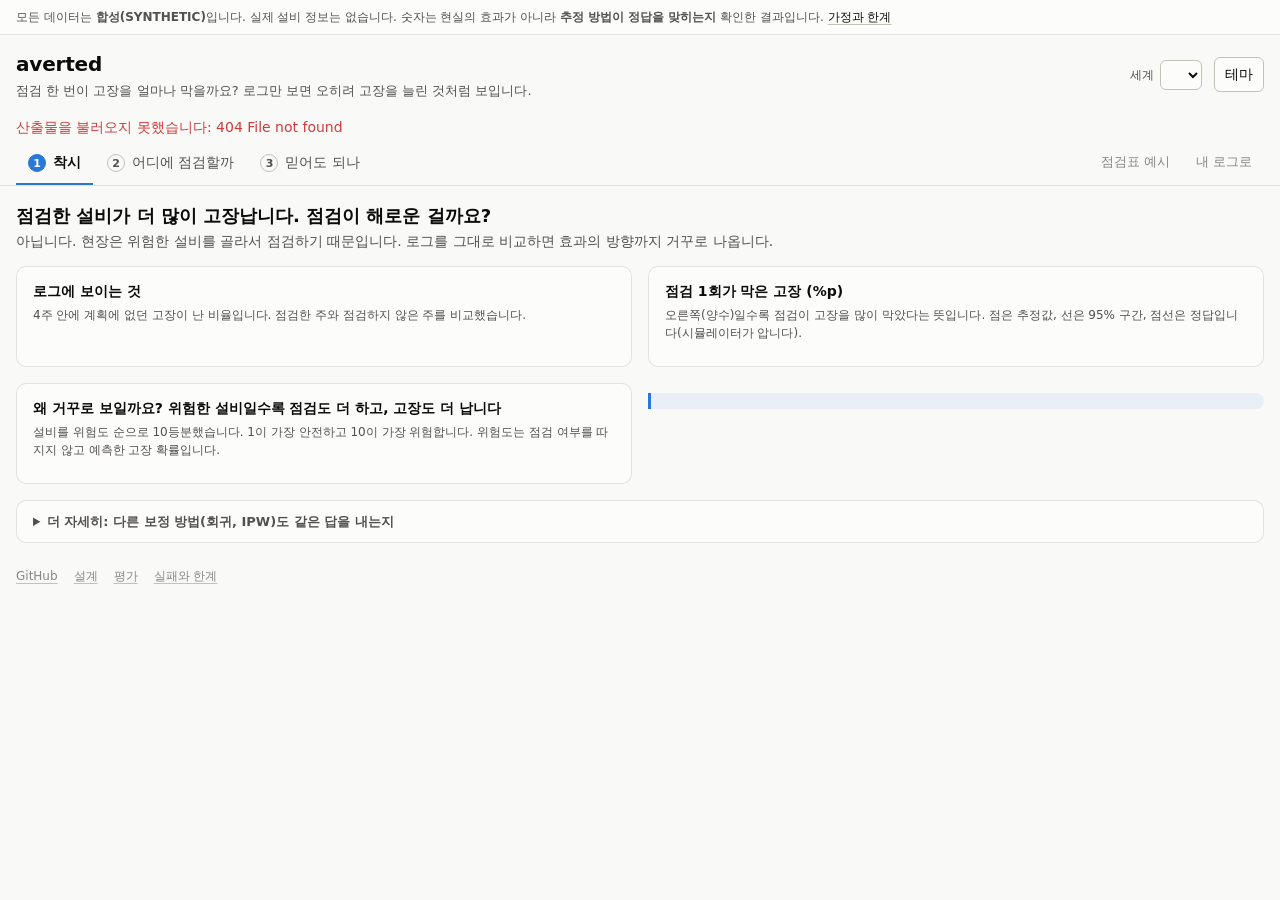
==== commit 5ee8155f: "docs: 제목 문장이 실제로 추정하는 것과 맞도록 고침 "점검을 더 하면 고장이 줄까요?"는 점검 횟수를 늘린 효과를 묻는 말인데, 이 저장소가 추정하는 것은 "점검 한 번의 효" ====
--- a/src/averted/console/index.html
+++ b/src/averted/console/index.html
@@ -10,7 +10,7 @@
 <body>
 <div class="banner">모든 데이터는 <b>합성(SYNTHETIC)</b>입니다. 실제 설비 정보는 없습니다. 숫자는 현실의 효과가 아니라 <b>추정 방법이 정답을 맞히는지</b> 확인한 결과입니다. <a href="https://github.com/sokldjs554/averted/blob/main/docs/design.md" target="_blank" rel="noopener">가정과 한계</a></div>
 <header class="top">
-  <h1>averted <small>점검을 더 하면 고장이 줄까요? 로그만 보면 거꾸로 보입니다.</small></h1>
+  <h1>averted <small>점검 한 번이 고장을 얼마나 막을까요? 로그만 보면 오히려 고장을 늘린 것처럼 보입니다.</small></h1>
   <div class="spacer"></div>
   <div class="ctrl">
     <label>세계 <select id="scn" aria-label="시뮬레이션 세계 선택"></select></label>
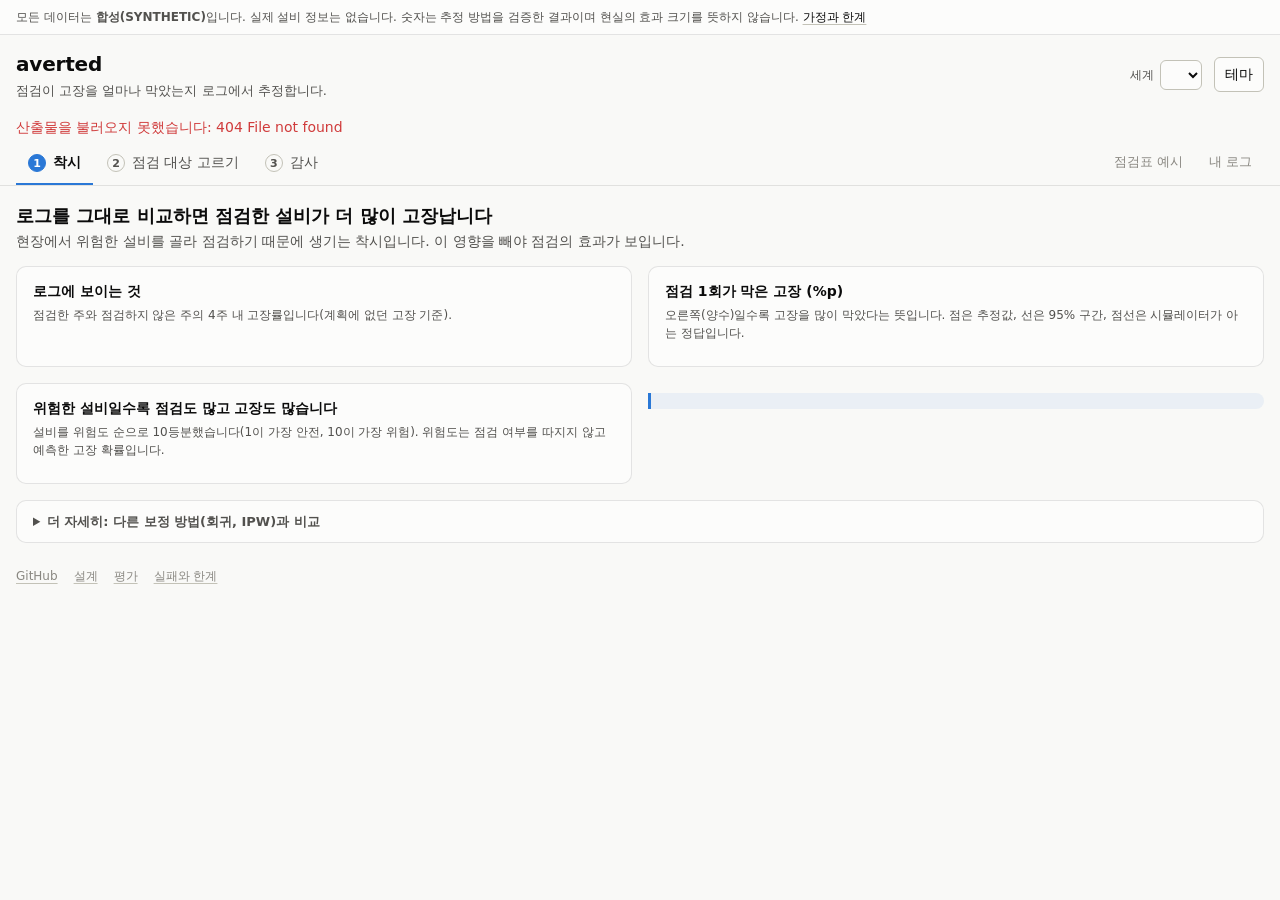
==== commit 2e19245b: "docs: 제목과 화면 문구에서 AI 티가 나는 표현을 걷어냄 AI 글의 티가 나는 패턴(질문 뒤 바로 답하기, "A가 아니라 B" 대조, 콜론 제목, 굵은 글씨 남발)을 조사해서" ====
--- a/src/averted/console/index.html
+++ b/src/averted/console/index.html
@@ -8,9 +8,9 @@
 <link rel="stylesheet" href="style.css">
 </head>
 <body>
-<div class="banner">모든 데이터는 <b>합성(SYNTHETIC)</b>입니다. 실제 설비 정보는 없습니다. 숫자는 현실의 효과가 아니라 <b>추정 방법이 정답을 맞히는지</b> 확인한 결과입니다. <a href="https://github.com/sokldjs554/averted/blob/main/docs/design.md" target="_blank" rel="noopener">가정과 한계</a></div>
+<div class="banner">모든 데이터는 <b>합성(SYNTHETIC)</b>입니다. 실제 설비 정보는 없습니다. 숫자는 추정 방법을 검증한 결과이며 현실의 효과 크기를 뜻하지 않습니다. <a href="https://github.com/sokldjs554/averted/blob/main/docs/design.md" target="_blank" rel="noopener">가정과 한계</a></div>
 <header class="top">
-  <h1>averted <small>점검 한 번이 고장을 얼마나 막을까요? 로그만 보면 오히려 고장을 늘린 것처럼 보입니다.</small></h1>
+  <h1>averted <small>점검이 고장을 얼마나 막았는지 로그에서 추정합니다.</small></h1>
   <div class="spacer"></div>
   <div class="ctrl">
     <label>세계 <select id="scn" aria-label="시뮬레이션 세계 선택"></select></label>
@@ -21,48 +21,48 @@
 <div class="kpis hero-kpis" id="hero" aria-live="polite"></div>
 <nav class="tabs" role="tablist" aria-label="화면">
   <button role="tab" aria-selected="true" data-tab="illusion"><span class="n">1</span>착시</button>
-  <button role="tab" aria-selected="false" data-tab="who"><span class="n">2</span>어디에 점검할까</button>
-  <button role="tab" aria-selected="false" data-tab="trust"><span class="n">3</span>믿어도 되나</button>
+  <button role="tab" aria-selected="false" data-tab="who"><span class="n">2</span>점검 대상 고르기</button>
+  <button role="tab" aria-selected="false" data-tab="trust"><span class="n">3</span>감사</button>
   <span class="tabsep" aria-hidden="true"></span>
   <button role="tab" aria-selected="false" data-tab="plan" class="minor">점검표 예시</button>
-  <button role="tab" aria-selected="false" data-tab="bring" class="minor">내 로그로</button>
+  <button role="tab" aria-selected="false" data-tab="bring" class="minor">내 로그</button>
 </nav>
 <main>
   <section id="tab-illusion" class="tab">
-    <div class="headline"><h2>점검한 설비가 더 많이 고장납니다. 점검이 해로운 걸까요?</h2><p>아닙니다. 현장은 위험한 설비를 골라서 점검하기 때문입니다. 로그를 그대로 비교하면 효과의 방향까지 거꾸로 나옵니다.</p></div>
+    <div class="headline"><h2>로그를 그대로 비교하면 점검한 설비가 더 많이 고장납니다</h2><p>현장에서 위험한 설비를 골라 점검하기 때문에 생기는 착시입니다. 이 영향을 빼야 점검의 효과가 보입니다.</p></div>
     <div class="grid wide">
-      <div class="card"><h2>로그에 보이는 것</h2><div class="sub">4주 안에 계획에 없던 고장이 난 비율입니다. 점검한 주와 점검하지 않은 주를 비교했습니다.</div><div id="ill-observed"></div></div>
-      <div class="card"><h2>점검 1회가 막은 고장 (%p)</h2><div class="sub">오른쪽(양수)일수록 점검이 고장을 많이 막았다는 뜻입니다. 점은 추정값, 선은 95% 구간, 점선은 정답입니다(시뮬레이터가 압니다).</div><div id="ill-forest"></div></div>
+      <div class="card"><h2>로그에 보이는 것</h2><div class="sub">점검한 주와 점검하지 않은 주의 4주 내 고장률입니다(계획에 없던 고장 기준).</div><div id="ill-observed"></div></div>
+      <div class="card"><h2>점검 1회가 막은 고장 (%p)</h2><div class="sub">오른쪽(양수)일수록 고장을 많이 막았다는 뜻입니다. 점은 추정값, 선은 95% 구간, 점선은 시뮬레이터가 아는 정답입니다.</div><div id="ill-forest"></div></div>
     </div>
     <div class="grid wide" style="margin-top:16px">
-      <div class="card"><h2>왜 거꾸로 보일까요? 위험한 설비일수록 점검도 더 하고, 고장도 더 납니다</h2><div class="sub">설비를 위험도 순으로 10등분했습니다. 1이 가장 안전하고 10이 가장 위험합니다. 위험도는 점검 여부를 따지지 않고 예측한 고장 확률입니다.</div><div id="ill-why"></div></div>
+      <div class="card"><h2>위험한 설비일수록 점검도 많고 고장도 많습니다</h2><div class="sub">설비를 위험도 순으로 10등분했습니다(1이 가장 안전, 10이 가장 위험). 위험도는 점검 여부를 따지지 않고 예측한 고장 확률입니다.</div><div id="ill-why"></div></div>
       <div class="callout" id="ill-note" style="align-self:start"></div>
     </div>
-    <details class="more"><summary>더 자세히: 다른 보정 방법(회귀, IPW)도 같은 답을 내는지</summary>
-      <div class="card"><div class="sub">보정 방법을 바꿔도 결론이 같은지 확인합니다. 그대로 비교한 경우만 방향이 다릅니다.</div><div id="ill-forest-all"></div></div>
+    <details class="more"><summary>더 자세히: 다른 보정 방법(회귀, IPW)과 비교</summary>
+      <div class="card"><div class="sub">보정 방법을 바꿔도 결과가 같은지 확인한 것입니다. 그대로 비교한 값만 방향이 다릅니다.</div><div id="ill-forest-all"></div></div>
     </details>
   </section>
 
   <section id="tab-who" class="tab" hidden>
-    <div class="headline"><h2>같은 점검 횟수로 누구에게 쓰면 더 많이 막을까요?</h2><p>사이트와 주마다 K곳을 어떤 기준으로 고르느냐의 차이입니다. 위험순은 보통의 예지보전이 하는 방식입니다.</p></div>
+    <div class="headline"><h2>점검할 설비를 고르는 기준 비교</h2><p>사이트와 주마다 K곳을 고릅니다. 위험순은 고장 위험이 큰 설비부터, 효과순은 점검 효과가 큰 설비부터 고릅니다. 위험순이 보통의 예지보전 방식입니다.</p></div>
     <div class="ctrl" style="margin-bottom:10px"><label>사이트·주당 점검 수 K <select id="who-k"></select></label><label><input type="checkbox" id="who-ope"> 모든 정책과 로그만으로 추정한 값(OPE) 보기</label></div>
     <div class="grid wide">
       <div class="card"><h2>점검 100번당 막는 고장</h2><div class="sub" id="who-sub"></div><div id="who-policy"></div></div>
-      <div class="card"><h2>위험과 효과는 다릅니다</h2><div class="sub">평가 구간의 마지막 주, 전체 사이트의 설비입니다. 가로는 위험, 세로는 점검 효과입니다.</div>
+      <div class="card"><h2>위험이 큰 설비와 효과가 큰 설비는 다릅니다</h2><div class="sub">평가 구간의 마지막 주, 전체 사이트의 설비입니다. 가로는 위험, 세로는 점검 효과입니다.</div>
         <div class="seg" role="group" aria-label="세로축"><button type="button" id="sc-est" aria-pressed="true">추정 효과</button><button type="button" id="sc-truth" aria-pressed="false">정답 효과</button></div>
         <div id="who-scatter"></div></div>
     </div>
-    <details class="more"><summary>더 자세히: 종류·수리 접수별 비교, 고객사 데이터를 모을수록 나아지는 정도, 효과 추정기 비교</summary>
+    <details class="more"><summary>더 자세히: 종류·수리 접수별 비교, 고객사 데이터 수에 따른 변화, 효과 추정기 비교</summary>
       <div class="grid wide">
-        <div class="card"><h2>종류·수리 접수별: 위험과 효과</h2><div class="sub">평균 위험이 높아도 효과가 낮은 설비가 있습니다.</div><div id="who-cat"></div></div>
-        <div class="card"><h2>고객사 데이터를 모을수록 배웁니다</h2><div class="sub">학습에 쓴 사이트 수에 따라, 처음 보는 사이트에서 점검 100번당 막는 고장이 어떻게 달라지는지 봅니다.</div><div id="who-curve"></div></div>
+        <div class="card"><h2>종류·수리 접수별 위험과 효과</h2><div class="sub">평균 위험이 높아도 효과가 낮은 설비가 있습니다.</div><div id="who-cat"></div></div>
+        <div class="card"><h2>고객사 데이터 수에 따른 변화</h2><div class="sub">학습에 쓴 사이트 수를 바꿔 가며, 처음 보는 사이트에서 점검 100번당 막는 고장을 쟀습니다.</div><div id="who-curve"></div></div>
       </div>
-      <div class="card" style="margin-top:16px"><h2>효과 추정기 비교</h2><div class="sub">정답과 얼마나 비슷한지, 그 추정기로 점검했을 때의 가치는 얼마인지를 같은 기준으로 비교합니다. 단순한 규칙을 이기지 못하는 학습 모형은 쓸 이유가 없습니다.</div><div id="who-cate"></div></div>
+      <div class="card" style="margin-top:16px"><h2>효과 추정기 비교</h2><div class="sub">정답과 얼마나 비슷한지, 그 추정기로 점검했을 때 막는 고장이 얼마인지를 같은 기준으로 비교합니다. 단순한 규칙을 못 이기는 모형은 쓸 이유가 없습니다.</div><div id="who-cate"></div></div>
     </details>
   </section>
 
   <section id="tab-plan" class="tab" hidden>
-    <div class="headline"><h2>이번 주 점검표: 위험순과 효과순을 나란히 봅니다</h2><p>같은 사이트, 같은 주, 같은 K입니다. '정답 보기'를 켜면 각 설비의 실제 효과(시뮬레이터가 아는 값)가 보입니다.</p></div>
+    <div class="headline"><h2>점검표 예시: 위험순과 효과순 비교</h2><p>같은 사이트, 같은 주, 같은 K로 두 순서를 나란히 보여 줍니다. '정답 보기'를 켜면 각 설비의 실제 효과(시뮬레이터가 아는 값)가 나옵니다.</p></div>
     <div class="ctrl" style="margin-bottom:12px">
       <label>사이트 <select id="plan-site"></select></label>
       <label>주 <select id="plan-week"></select></label>
@@ -74,33 +74,33 @@
   </section>
 
   <section id="tab-trust" class="tab" hidden>
-    <div class="headline"><h2>이 추정을 믿어도 될까요?</h2><p>감사는 추정값을 내기 전에 믿을 수 있는지 먼저 확인하고, 믿기 어려우면 빨강으로 알려 줍니다. 잡아내지 못하는 경우도 아래에 그대로 보여 줍니다.</p></div>
+    <div class="headline"><h2>추정을 믿을 수 있는지 검사</h2><p>감사는 추정값을 내기 전에 이 로그로 추정해도 되는지 확인하고, 문제가 있으면 빨강으로 표시합니다. 감사가 잡아내지 못하는 경우도 아래에 있습니다.</p></div>
     <div class="grid wide">
-      <div class="card"><h2>판정</h2><div id="tr-verdict"></div></div>
-      <div class="card"><h2>기록에 없는 이유가 강해지면 감사가 잡아낼까요?</h2><div class="sub">γ는 분석하는 사람이 못 보는 신호로 점검 대상을 정하는 정도입니다. 같은 세계를 시드 3~5개로 반복해 평균했습니다.</div><div id="tr-hunch"></div></div>
+      <div class="card"><h2>감사 판정</h2><div id="tr-verdict"></div></div>
+      <div class="card"><h2>기록에 없는 이유의 강도별 감사 결과</h2><div class="sub">γ는 분석하는 사람이 못 보는 신호로 점검 대상을 정하는 정도입니다. 같은 세계를 시드 3~5개로 반복해 평균했습니다.</div><div id="tr-hunch"></div></div>
     </div>
-    <details class="more"><summary>더 자세히: 비교할 상대가 있는지, 가중치 후 균형, 민감도, 95% 구간이 정말 95%를 덮는지</summary>
+    <details class="more"><summary>더 자세히: 비교 상대 유무, 가중 후 균형, 민감도, 95% 구간 포함률</summary>
       <div class="grid wide">
-        <div class="card"><h2>비교할 상대가 있나: 점검할 확률의 분포</h2><div class="sub">점검할 확률이 0이나 1에 붙은 설비는 '점검하지 않았다면 어땠을지'를 알 수 없습니다.</div><div id="tr-overlap"></div></div>
-        <div class="card"><h2>균형: 가중치 후 점검한 쪽과 안 한 쪽의 차이 (SMD)</h2><div class="sub">0.10 이하면 충분히 비슷하다고 봅니다.</div><div id="tr-balance"></div></div>
+        <div class="card"><h2>점검할 확률의 분포 (비교할 상대가 있는지)</h2><div class="sub">점검할 확률이 0이나 1에 붙은 설비는 점검하지 않았을 때의 결과를 알 수 없습니다.</div><div id="tr-overlap"></div></div>
+        <div class="card"><h2>가중 후 점검한 쪽과 안 한 쪽의 차이 (SMD)</h2><div class="sub">0.10 이하면 비슷하다고 봅니다.</div><div id="tr-balance"></div></div>
       </div>
       <div class="grid wide" style="margin-top:16px">
-        <div class="card"><h2>민감도: 변수 하나를 몰랐다면</h2><div class="sub">그 변수를 빼고 추정하면 값이 얼마나 움직이는지 봅니다. 그만큼 강한 숨은 요인이 있으면 추정도 그만큼 움직일 수 있다는 뜻입니다.</div><div id="tr-bench"></div></div>
-        <div class="card"><h2>95% 구간이 정말 95%를 덮을까요? (몬테카를로)</h2><div class="sub" id="tr-cov-sub"></div><div id="tr-cov"></div></div>
+        <div class="card"><h2>변수 하나를 뺐을 때의 변화 (민감도)</h2><div class="sub">변수를 빼고 추정하면 값이 얼마나 움직이는지 봅니다. 그만큼 강한 숨은 요인이 있으면 추정도 그만큼 움직일 수 있습니다.</div><div id="tr-bench"></div></div>
+        <div class="card"><h2>95% 구간이 정답을 덮은 비율 (몬테카를로)</h2><div class="sub" id="tr-cov-sub"></div><div id="tr-cov"></div></div>
       </div>
     </details>
-    <details class="more"><summary>더 자세히: 무작위 파일럿으로 시험하기, 파일럿 규모 계획기</summary>
+    <details class="more"><summary>더 자세히: 무작위 파일럿, 파일럿 규모 계획기</summary>
       <div class="grid wide">
-        <div class="card"><h2>무작위 파일럿이 로그로 낸 추정을 시험합니다</h2><div class="sub">기록에 없는 이유가 있는 세계에서, 설비 일부를 동전 던지기로 점검 대상에 배정했습니다.</div><div id="tr-pilot"></div></div>
-        <div class="card"><h2>파일럿 규모 계획기</h2><div class="sub">겹치지 않는 4주 창 × 설비 수입니다. 같은 설비의 기록끼리 닮은 정도(ICC)를 반영합니다.</div><div id="tr-planner"></div></div>
+        <div class="card"><h2>무작위 파일럿과 로그 추정 비교</h2><div class="sub">기록에 없는 이유가 있는 세계에서, 설비 일부를 동전 던지기로 점검 대상에 배정했습니다.</div><div id="tr-pilot"></div></div>
+        <div class="card"><h2>파일럿 규모 계획기</h2><div class="sub">겹치지 않는 4주 창과 설비 수로 계산합니다. 같은 설비의 기록끼리 닮은 정도(ICC)를 반영합니다.</div><div id="tr-planner"></div></div>
       </div>
     </details>
   </section>
 
   <section id="tab-bring" class="tab" hidden>
-    <div class="headline"><h2>내 로그로 돌려 보기</h2><p>점검 로그 CSV 한 장을 올리면 같은 감사가 돕니다. 실제 로그에서 가장 먼저 필요한 것은 추정이 아니라 이 진단입니다.</p></div>
+    <div class="headline"><h2>내 로그로 실행</h2><p>점검 로그 CSV 한 장을 올리면 같은 감사가 돕니다. 실제 로그에서는 추정보다 이 감사를 먼저 돌려야 합니다.</p></div>
     <div class="grid wide">
-      <div class="card"><h2>필요한 열</h2><div class="sub">한 행은 설비 하나의 한 주입니다. 열 이름이 다르면 LogSpec으로 맞춥니다.</div><div id="bring-schema"></div></div>
+      <div class="card"><h2>필요한 열(컬럼)</h2><div class="sub">한 행은 설비 하나의 한 주입니다. 열 이름이 다르면 LogSpec으로 맞춥니다.</div><div id="bring-schema"></div></div>
       <div class="card"><h2>실행</h2><div id="bring-run"></div></div>
     </div>
   </section>
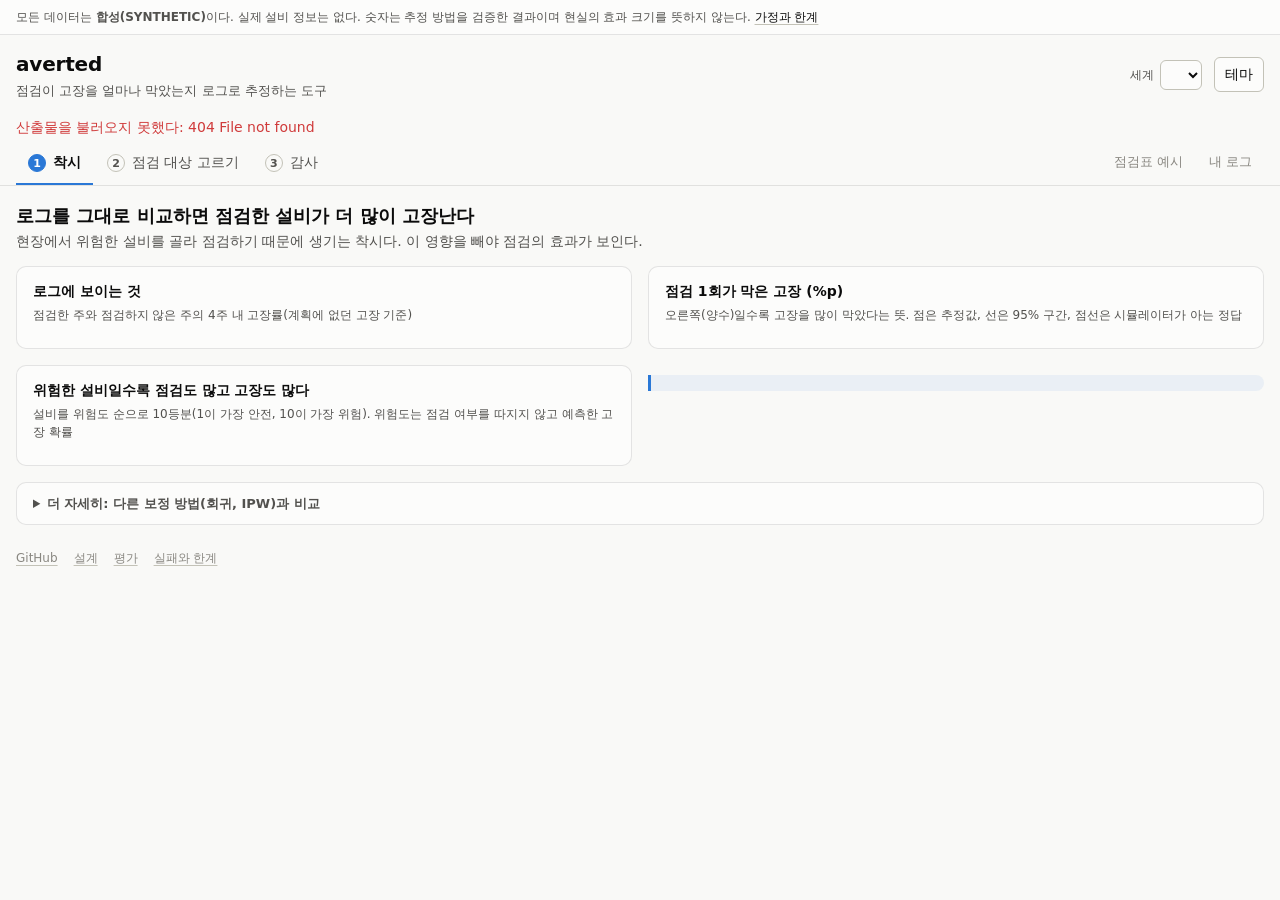
==== commit 5fbaa09d: "docs: 문장 끝을 한다체와 명사형으로 바꿈 (합니다체 반복 제거) "~합니다/~입니다"가 문장마다 반복되어 단조롭다는 지적을 반영했다. 서술은 한다체("~다"), 목록·표·부제" ====
--- a/src/averted/console/index.html
+++ b/src/averted/console/index.html
@@ -8,9 +8,9 @@
 <link rel="stylesheet" href="style.css">
 </head>
 <body>
-<div class="banner">모든 데이터는 <b>합성(SYNTHETIC)</b>입니다. 실제 설비 정보는 없습니다. 숫자는 추정 방법을 검증한 결과이며 현실의 효과 크기를 뜻하지 않습니다. <a href="https://github.com/sokldjs554/averted/blob/main/docs/design.md" target="_blank" rel="noopener">가정과 한계</a></div>
+<div class="banner">모든 데이터는 <b>합성(SYNTHETIC)</b>이다. 실제 설비 정보는 없다. 숫자는 추정 방법을 검증한 결과이며 현실의 효과 크기를 뜻하지 않는다. <a href="https://github.com/sokldjs554/averted/blob/main/docs/design.md" target="_blank" rel="noopener">가정과 한계</a></div>
 <header class="top">
-  <h1>averted <small>점검이 고장을 얼마나 막았는지 로그에서 추정합니다.</small></h1>
+  <h1>averted <small>점검이 고장을 얼마나 막았는지 로그로 추정하는 도구</small></h1>
   <div class="spacer"></div>
   <div class="ctrl">
     <label>세계 <select id="scn" aria-label="시뮬레이션 세계 선택"></select></label>
@@ -29,40 +29,40 @@
 </nav>
 <main>
   <section id="tab-illusion" class="tab">
-    <div class="headline"><h2>로그를 그대로 비교하면 점검한 설비가 더 많이 고장납니다</h2><p>현장에서 위험한 설비를 골라 점검하기 때문에 생기는 착시입니다. 이 영향을 빼야 점검의 효과가 보입니다.</p></div>
+    <div class="headline"><h2>로그를 그대로 비교하면 점검한 설비가 더 많이 고장난다</h2><p>현장에서 위험한 설비를 골라 점검하기 때문에 생기는 착시다. 이 영향을 빼야 점검의 효과가 보인다.</p></div>
     <div class="grid wide">
-      <div class="card"><h2>로그에 보이는 것</h2><div class="sub">점검한 주와 점검하지 않은 주의 4주 내 고장률입니다(계획에 없던 고장 기준).</div><div id="ill-observed"></div></div>
-      <div class="card"><h2>점검 1회가 막은 고장 (%p)</h2><div class="sub">오른쪽(양수)일수록 고장을 많이 막았다는 뜻입니다. 점은 추정값, 선은 95% 구간, 점선은 시뮬레이터가 아는 정답입니다.</div><div id="ill-forest"></div></div>
+      <div class="card"><h2>로그에 보이는 것</h2><div class="sub">점검한 주와 점검하지 않은 주의 4주 내 고장률(계획에 없던 고장 기준)</div><div id="ill-observed"></div></div>
+      <div class="card"><h2>점검 1회가 막은 고장 (%p)</h2><div class="sub">오른쪽(양수)일수록 고장을 많이 막았다는 뜻. 점은 추정값, 선은 95% 구간, 점선은 시뮬레이터가 아는 정답</div><div id="ill-forest"></div></div>
     </div>
     <div class="grid wide" style="margin-top:16px">
-      <div class="card"><h2>위험한 설비일수록 점검도 많고 고장도 많습니다</h2><div class="sub">설비를 위험도 순으로 10등분했습니다(1이 가장 안전, 10이 가장 위험). 위험도는 점검 여부를 따지지 않고 예측한 고장 확률입니다.</div><div id="ill-why"></div></div>
+      <div class="card"><h2>위험한 설비일수록 점검도 많고 고장도 많다</h2><div class="sub">설비를 위험도 순으로 10등분(1이 가장 안전, 10이 가장 위험). 위험도는 점검 여부를 따지지 않고 예측한 고장 확률</div><div id="ill-why"></div></div>
       <div class="callout" id="ill-note" style="align-self:start"></div>
     </div>
     <details class="more"><summary>더 자세히: 다른 보정 방법(회귀, IPW)과 비교</summary>
-      <div class="card"><div class="sub">보정 방법을 바꿔도 결과가 같은지 확인한 것입니다. 그대로 비교한 값만 방향이 다릅니다.</div><div id="ill-forest-all"></div></div>
+      <div class="card"><div class="sub">보정 방법을 바꿔도 결과가 같은지 확인한 것. 그대로 비교한 값만 방향이 다르다</div><div id="ill-forest-all"></div></div>
     </details>
   </section>
 
   <section id="tab-who" class="tab" hidden>
-    <div class="headline"><h2>점검할 설비를 고르는 기준 비교</h2><p>사이트와 주마다 K곳을 고릅니다. 위험순은 고장 위험이 큰 설비부터, 효과순은 점검 효과가 큰 설비부터 고릅니다. 위험순이 보통의 예지보전 방식입니다.</p></div>
+    <div class="headline"><h2>점검할 설비를 고르는 기준 비교</h2><p>사이트와 주마다 K곳을 고른다. 위험순은 고장 위험이 큰 설비부터, 효과순은 점검 효과가 큰 설비부터 고른다. 위험순이 보통의 예지보전 방식이다.</p></div>
     <div class="ctrl" style="margin-bottom:10px"><label>사이트·주당 점검 수 K <select id="who-k"></select></label><label><input type="checkbox" id="who-ope"> 모든 정책과 로그만으로 추정한 값(OPE) 보기</label></div>
     <div class="grid wide">
       <div class="card"><h2>점검 100번당 막는 고장</h2><div class="sub" id="who-sub"></div><div id="who-policy"></div></div>
-      <div class="card"><h2>위험이 큰 설비와 효과가 큰 설비는 다릅니다</h2><div class="sub">평가 구간의 마지막 주, 전체 사이트의 설비입니다. 가로는 위험, 세로는 점검 효과입니다.</div>
+      <div class="card"><h2>위험이 큰 설비와 효과가 큰 설비는 다르다</h2><div class="sub">평가 구간의 마지막 주, 전체 사이트의 설비. 가로는 위험, 세로는 점검 효과</div>
         <div class="seg" role="group" aria-label="세로축"><button type="button" id="sc-est" aria-pressed="true">추정 효과</button><button type="button" id="sc-truth" aria-pressed="false">정답 효과</button></div>
         <div id="who-scatter"></div></div>
     </div>
     <details class="more"><summary>더 자세히: 종류·수리 접수별 비교, 고객사 데이터 수에 따른 변화, 효과 추정기 비교</summary>
       <div class="grid wide">
-        <div class="card"><h2>종류·수리 접수별 위험과 효과</h2><div class="sub">평균 위험이 높아도 효과가 낮은 설비가 있습니다.</div><div id="who-cat"></div></div>
-        <div class="card"><h2>고객사 데이터 수에 따른 변화</h2><div class="sub">학습에 쓴 사이트 수를 바꿔 가며, 처음 보는 사이트에서 점검 100번당 막는 고장을 쟀습니다.</div><div id="who-curve"></div></div>
+        <div class="card"><h2>종류·수리 접수별 위험과 효과</h2><div class="sub">평균 위험이 높아도 효과가 낮은 설비가 있다</div><div id="who-cat"></div></div>
+        <div class="card"><h2>고객사 데이터 수에 따른 변화</h2><div class="sub">학습에 쓴 사이트 수를 바꿔 가며, 처음 보는 사이트에서 점검 100번당 막는 고장을 쟀다</div><div id="who-curve"></div></div>
       </div>
-      <div class="card" style="margin-top:16px"><h2>효과 추정기 비교</h2><div class="sub">정답과 얼마나 비슷한지, 그 추정기로 점검했을 때 막는 고장이 얼마인지를 같은 기준으로 비교합니다. 단순한 규칙을 못 이기는 모형은 쓸 이유가 없습니다.</div><div id="who-cate"></div></div>
+      <div class="card" style="margin-top:16px"><h2>효과 추정기 비교</h2><div class="sub">정답과 얼마나 비슷한지, 그 추정기로 점검했을 때 막는 고장이 얼마인지를 같은 기준으로 비교한다. 단순한 규칙을 못 이기는 모형은 쓸 이유가 없다</div><div id="who-cate"></div></div>
     </details>
   </section>
 
   <section id="tab-plan" class="tab" hidden>
-    <div class="headline"><h2>점검표 예시: 위험순과 효과순 비교</h2><p>같은 사이트, 같은 주, 같은 K로 두 순서를 나란히 보여 줍니다. '정답 보기'를 켜면 각 설비의 실제 효과(시뮬레이터가 아는 값)가 나옵니다.</p></div>
+    <div class="headline"><h2>점검표 예시: 위험순과 효과순 비교</h2><p>같은 사이트, 같은 주, 같은 K로 두 순서를 나란히 보여 준다. '정답 보기'를 켜면 각 설비의 실제 효과(시뮬레이터가 아는 값)가 나온다.</p></div>
     <div class="ctrl" style="margin-bottom:12px">
       <label>사이트 <select id="plan-site"></select></label>
       <label>주 <select id="plan-week"></select></label>
@@ -74,33 +74,33 @@
   </section>
 
   <section id="tab-trust" class="tab" hidden>
-    <div class="headline"><h2>추정을 믿을 수 있는지 검사</h2><p>감사는 추정값을 내기 전에 이 로그로 추정해도 되는지 확인하고, 문제가 있으면 빨강으로 표시합니다. 감사가 잡아내지 못하는 경우도 아래에 있습니다.</p></div>
+    <div class="headline"><h2>추정을 믿을 수 있는지 검사</h2><p>감사는 추정값을 내기 전에 이 로그로 추정해도 되는지 확인하고, 문제가 있으면 빨강으로 표시한다. 감사가 잡아내지 못하는 경우도 아래에 있다.</p></div>
     <div class="grid wide">
       <div class="card"><h2>감사 판정</h2><div id="tr-verdict"></div></div>
-      <div class="card"><h2>기록에 없는 이유의 강도별 감사 결과</h2><div class="sub">γ는 분석하는 사람이 못 보는 신호로 점검 대상을 정하는 정도입니다. 같은 세계를 시드 3~5개로 반복해 평균했습니다.</div><div id="tr-hunch"></div></div>
+      <div class="card"><h2>기록에 없는 이유의 강도별 감사 결과</h2><div class="sub">γ는 분석하는 사람이 못 보는 신호로 점검 대상을 정하는 정도. 같은 세계를 시드 3~5개로 반복해 평균</div><div id="tr-hunch"></div></div>
     </div>
     <details class="more"><summary>더 자세히: 비교 상대 유무, 가중 후 균형, 민감도, 95% 구간 포함률</summary>
       <div class="grid wide">
-        <div class="card"><h2>점검할 확률의 분포 (비교할 상대가 있는지)</h2><div class="sub">점검할 확률이 0이나 1에 붙은 설비는 점검하지 않았을 때의 결과를 알 수 없습니다.</div><div id="tr-overlap"></div></div>
-        <div class="card"><h2>가중 후 점검한 쪽과 안 한 쪽의 차이 (SMD)</h2><div class="sub">0.10 이하면 비슷하다고 봅니다.</div><div id="tr-balance"></div></div>
+        <div class="card"><h2>점검할 확률의 분포 (비교할 상대가 있는지)</h2><div class="sub">점검할 확률이 0이나 1에 붙은 설비는 점검하지 않았을 때의 결과를 알 수 없다</div><div id="tr-overlap"></div></div>
+        <div class="card"><h2>가중 후 점검한 쪽과 안 한 쪽의 차이 (SMD)</h2><div class="sub">0.10 이하면 비슷하다고 본다</div><div id="tr-balance"></div></div>
       </div>
       <div class="grid wide" style="margin-top:16px">
-        <div class="card"><h2>변수 하나를 뺐을 때의 변화 (민감도)</h2><div class="sub">변수를 빼고 추정하면 값이 얼마나 움직이는지 봅니다. 그만큼 강한 숨은 요인이 있으면 추정도 그만큼 움직일 수 있습니다.</div><div id="tr-bench"></div></div>
+        <div class="card"><h2>변수 하나를 뺐을 때의 변화 (민감도)</h2><div class="sub">변수를 빼고 추정하면 값이 얼마나 움직이는지 본다. 그만큼 강한 숨은 요인이 있으면 추정도 그만큼 움직일 수 있다</div><div id="tr-bench"></div></div>
         <div class="card"><h2>95% 구간이 정답을 덮은 비율 (몬테카를로)</h2><div class="sub" id="tr-cov-sub"></div><div id="tr-cov"></div></div>
       </div>
     </details>
     <details class="more"><summary>더 자세히: 무작위 파일럿, 파일럿 규모 계획기</summary>
       <div class="grid wide">
-        <div class="card"><h2>무작위 파일럿과 로그 추정 비교</h2><div class="sub">기록에 없는 이유가 있는 세계에서, 설비 일부를 동전 던지기로 점검 대상에 배정했습니다.</div><div id="tr-pilot"></div></div>
-        <div class="card"><h2>파일럿 규모 계획기</h2><div class="sub">겹치지 않는 4주 창과 설비 수로 계산합니다. 같은 설비의 기록끼리 닮은 정도(ICC)를 반영합니다.</div><div id="tr-planner"></div></div>
+        <div class="card"><h2>무작위 파일럿과 로그 추정 비교</h2><div class="sub">기록에 없는 이유가 있는 세계에서, 설비 일부를 동전 던지기로 점검 대상에 배정</div><div id="tr-pilot"></div></div>
+        <div class="card"><h2>파일럿 규모 계획기</h2><div class="sub">겹치지 않는 4주 창과 설비 수로 계산. 같은 설비의 기록끼리 닮은 정도(ICC)를 반영</div><div id="tr-planner"></div></div>
       </div>
     </details>
   </section>
 
   <section id="tab-bring" class="tab" hidden>
-    <div class="headline"><h2>내 로그로 실행</h2><p>점검 로그 CSV 한 장을 올리면 같은 감사가 돕니다. 실제 로그에서는 추정보다 이 감사를 먼저 돌려야 합니다.</p></div>
+    <div class="headline"><h2>내 로그로 실행</h2><p>점검 로그 CSV 한 장을 올리면 같은 감사가 돈다. 실제 로그에서는 추정보다 이 감사를 먼저 돌려야 한다.</p></div>
     <div class="grid wide">
-      <div class="card"><h2>필요한 열(컬럼)</h2><div class="sub">한 행은 설비 하나의 한 주입니다. 열 이름이 다르면 LogSpec으로 맞춥니다.</div><div id="bring-schema"></div></div>
+      <div class="card"><h2>필요한 열(컬럼)</h2><div class="sub">한 행은 설비 하나의 한 주. 열 이름이 다르면 LogSpec으로 맞춘다</div><div id="bring-schema"></div></div>
       <div class="card"><h2>실행</h2><div id="bring-run"></div></div>
     </div>
   </section>
